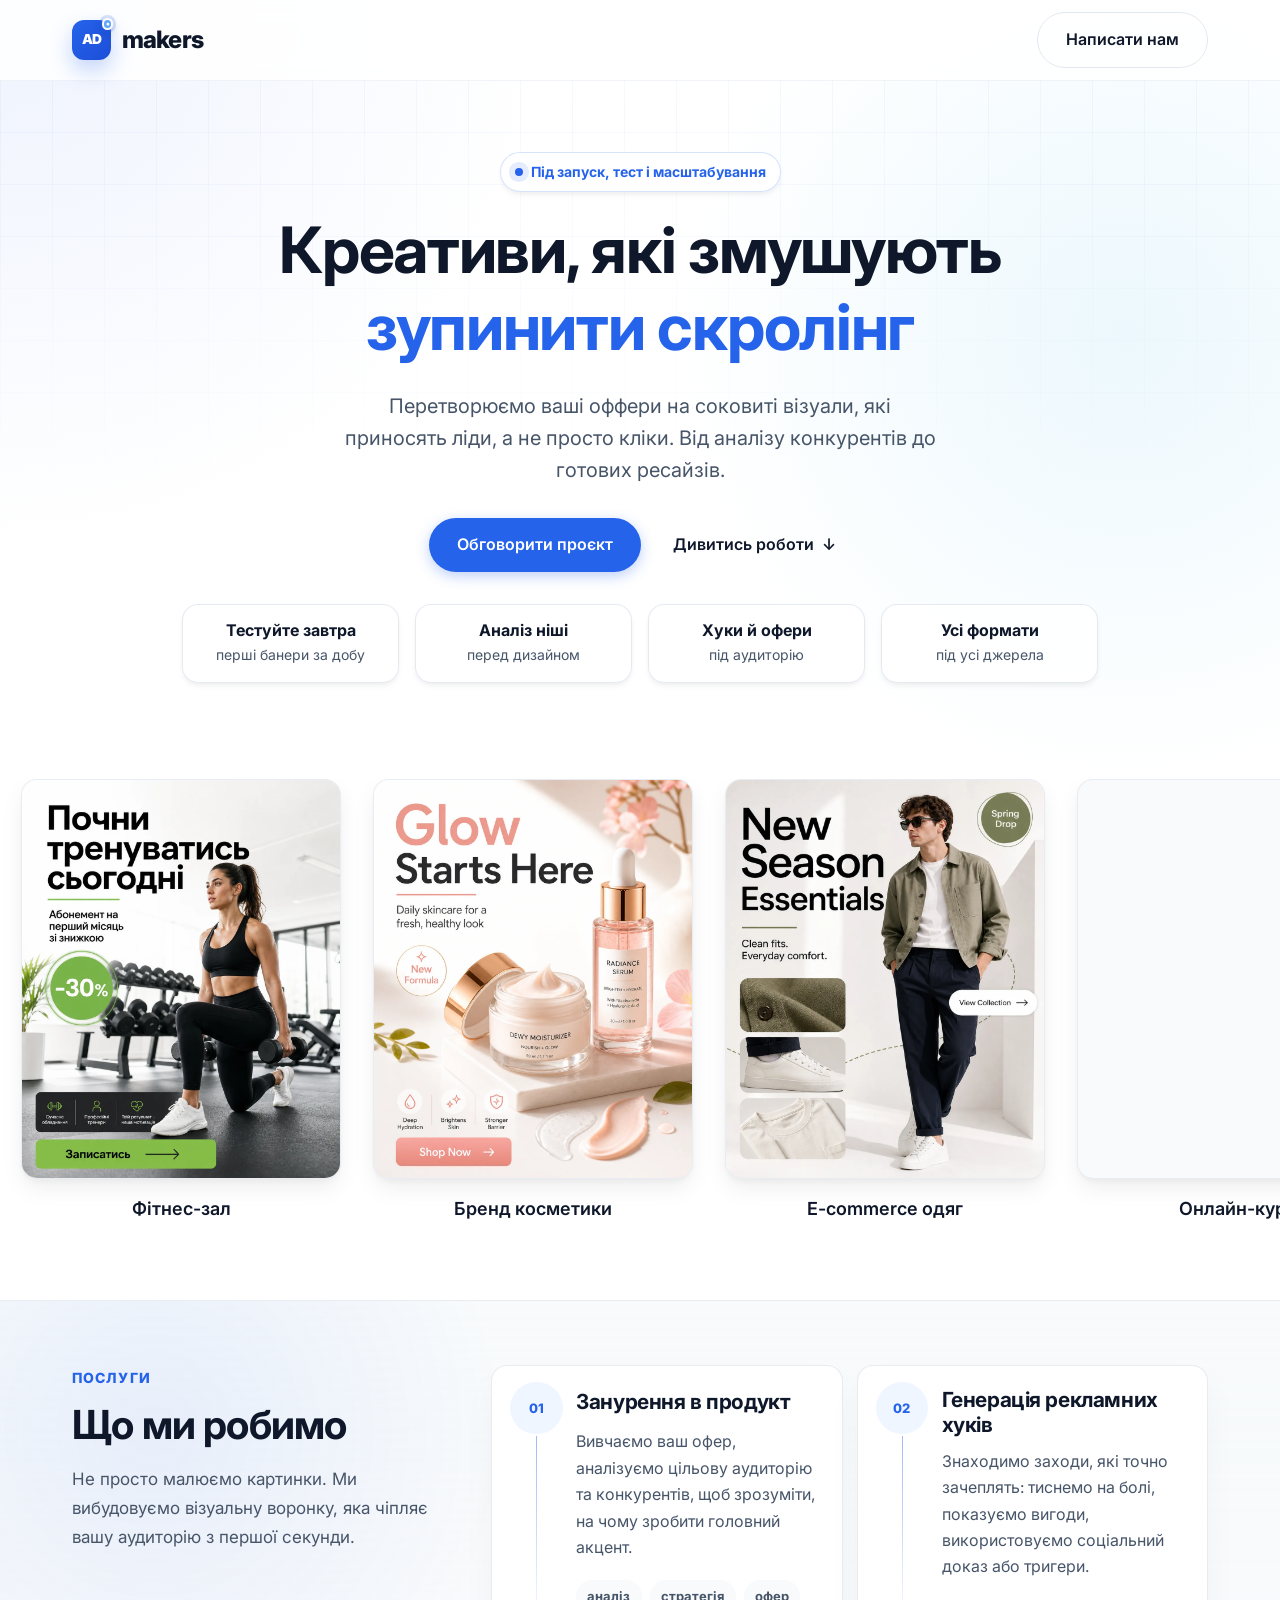
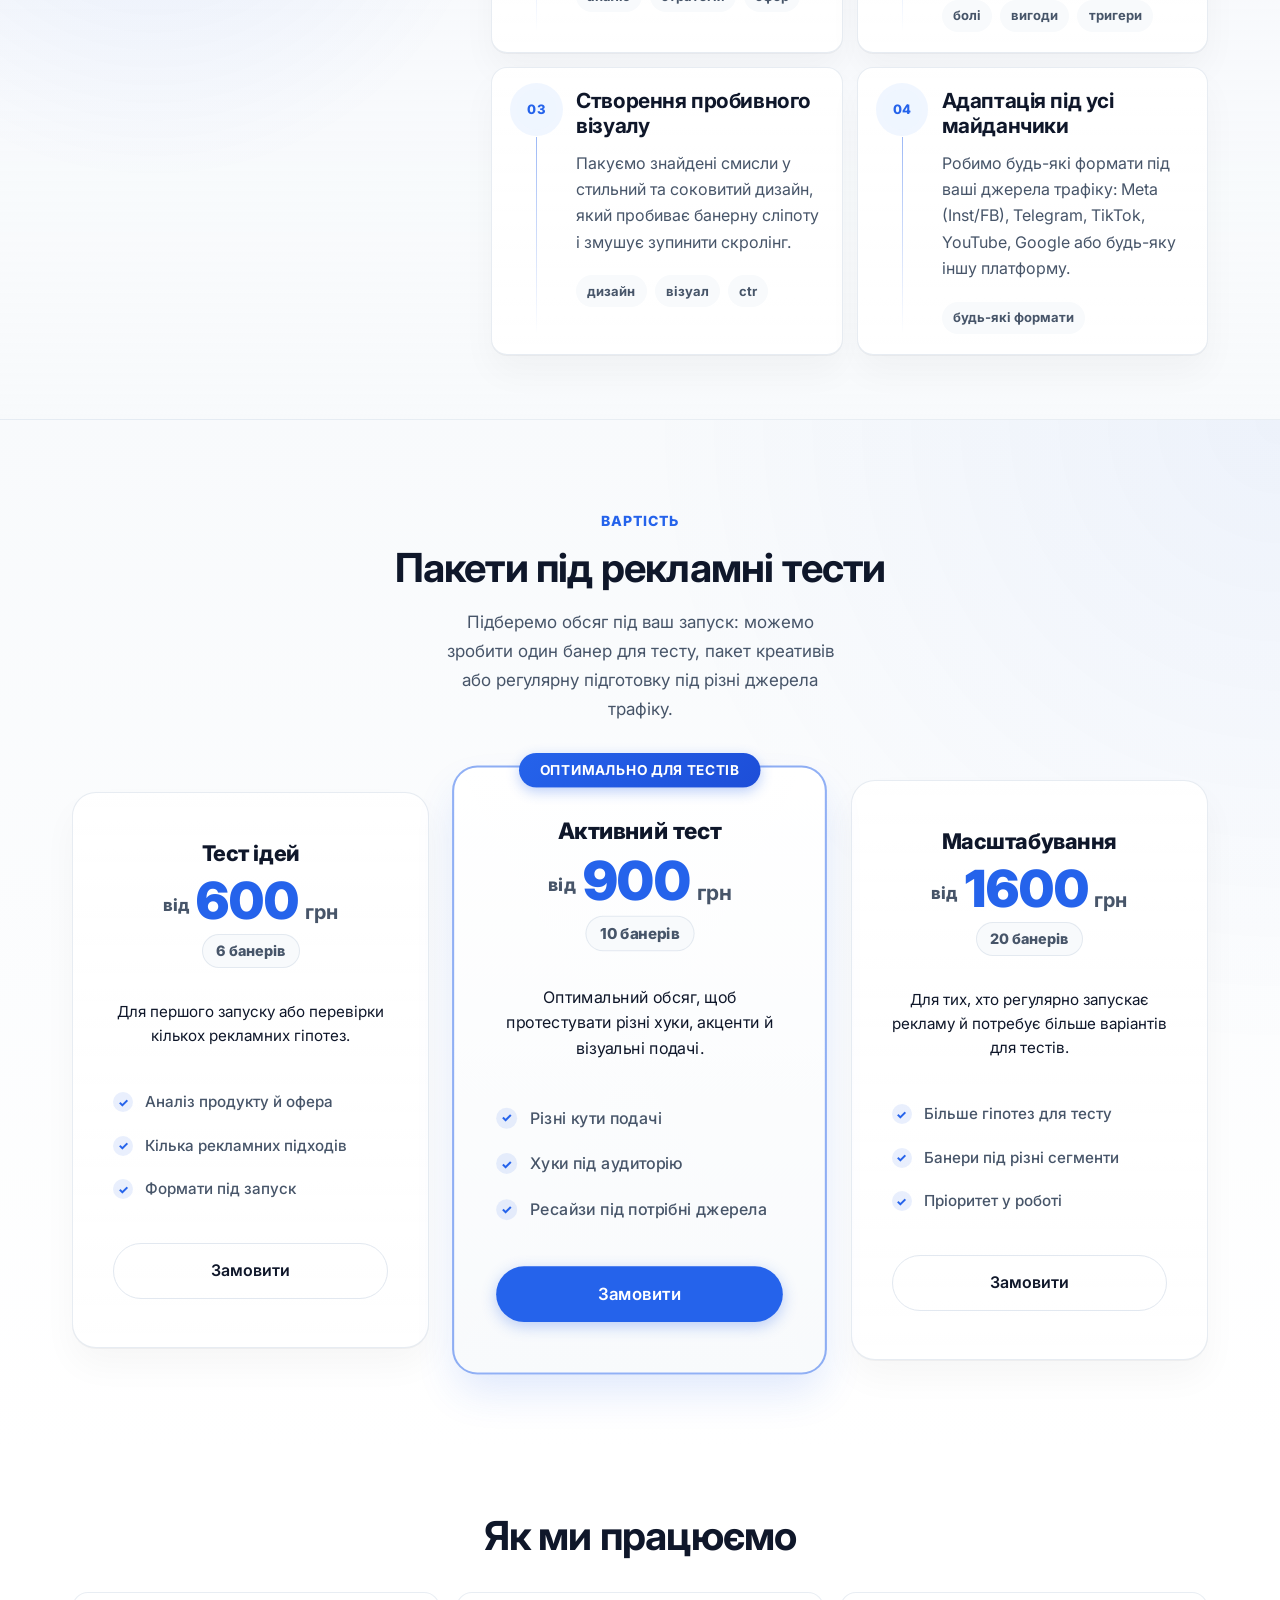
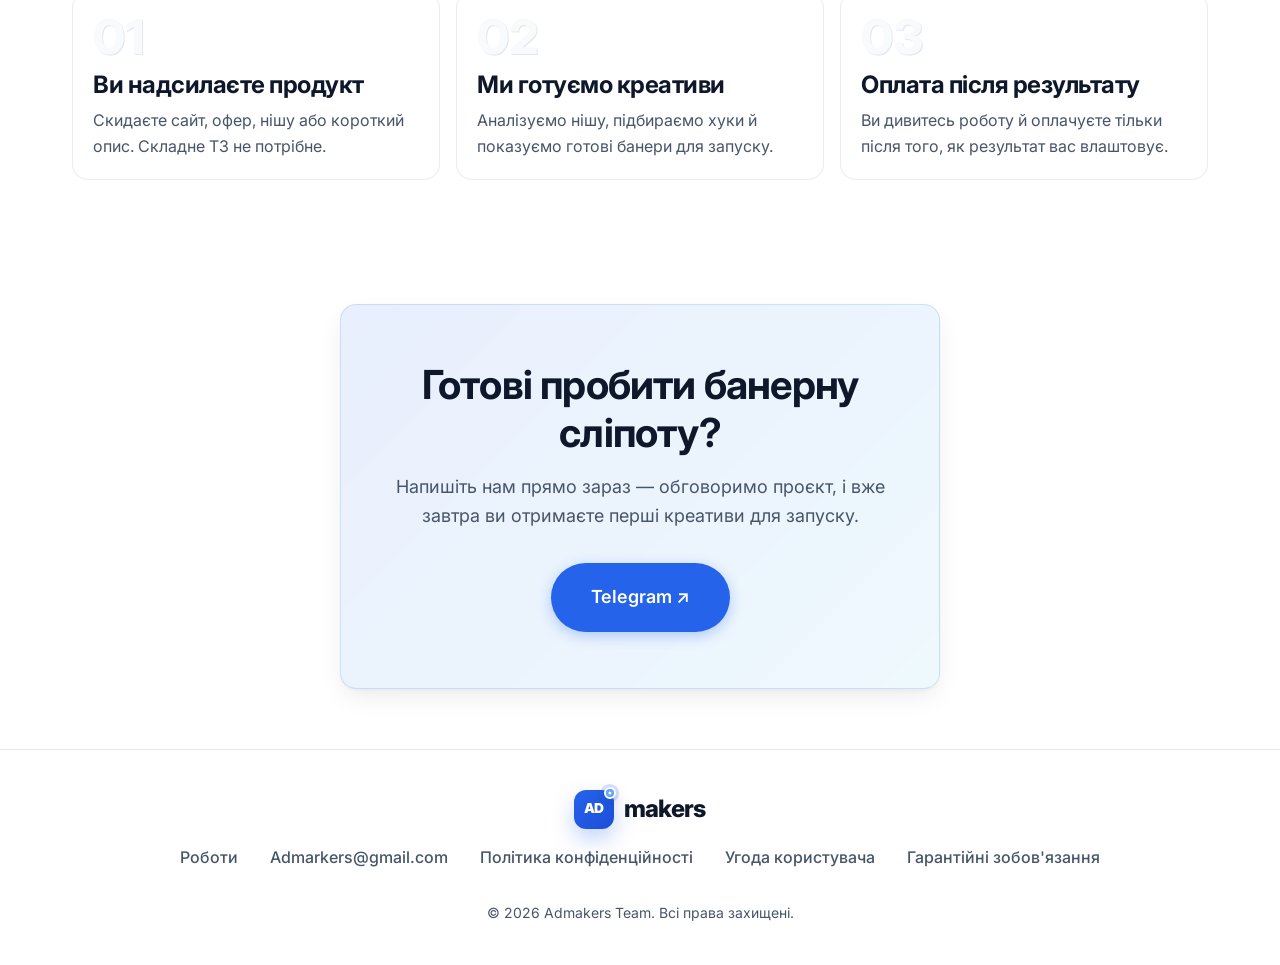
==== index.html @ 200cd631 "Update index.html" ====
<!DOCTYPE html>
<html lang="uk">
<head>
    <meta charset="UTF-8">
    <meta name="viewport" content="width=device-width, initial-scale=1.0">
    <title>Admakers | Креативи для реклами</title>
    <meta name="description" content="Розробляємо статичні рекламні креативи для бізнесу: аналізуємо конкурентів, підбираємо хуки й готуємо банери для запуску.">
    <link rel="icon" href="favicon.svg" type="image/svg+xml">
    <link rel="alternate icon" href="favicon-64.png" type="image/png">
    <link rel="apple-touch-icon" href="images/admakers-avatar-512.png">
    <link rel="stylesheet" href="style.css?v=pricing-volume-payment">
    <link rel="preconnect" href="https://fonts.googleapis.com">
    <link rel="preconnect" href="https://fonts.gstatic.com" crossorigin>
    <link href="https://fonts.googleapis.com/css2?family=Inter:wght@300;400;500;600;700&display=swap" rel="stylesheet">
</head>
<body>

    <!-- Header -->
    <header class="header">
        <div class="container header-inner">
            <div class="logo">
                <span class="logo-mark" aria-hidden="true">
                    <span class="logo-mark-text">AD</span>
                    <span class="logo-click"></span>
                </span>
                <span class="logo-text">makers</span>
            </div>
            <a href="#contact" class="btn btn-outline">Написати нам</a>
        </div>
    </header>

    <!-- Hero Section -->
    <section class="hero fade-in">
        <div class="container hero-inner">
            <div class="hero-badge">Під запуск, тест і масштабування</div>
            <h1 class="hero-title">Креативи, які змушують <span class="text-accent">зупинити скролінг</span></h1>
            <p class="hero-subtitle">Перетворюємо ваші оффери на соковиті візуали, які приносять ліди, а не просто кліки. Від аналізу конкурентів до готових ресайзів.</p>
            <div class="hero-actions">
                <a href="#contact" class="btn btn-primary">Обговорити проєкт</a>
                <a href="#gallery" class="btn btn-text">Дивитись роботи <span>&darr;</span></a>
            </div>
            <div class="hero-stats" aria-label="Переваги роботи з Admakers">
                <div class="hero-stat">
                    <strong>Тестуйте завтра</strong>
                    <span>перші банери за добу</span>
                </div>
                <div class="hero-stat">
                    <strong>Аналіз ніші</strong>
                    <span>перед дизайном</span>
                </div>
                <div class="hero-stat">
                    <strong>Хуки й офери</strong>
                    <span>під аудиторію</span>
                </div>
                <div class="hero-stat">
                    <strong>Усі формати</strong>
                    <span>під усі джерела</span>
                </div>
            </div>
        </div>
    </section>

    <!-- Gallery Section -->
    <section id="gallery" class="gallery fade-in" aria-label="Приклади рекламних банерів">
        <div class="gallery-scroll-container">
            <div class="gallery-track">
                <div class="gallery-item">
                    <div class="gallery-image-wrapper">
                        <picture>
                            <source srcset="images/gym.webp" type="image/webp">
                            <img src="images/gym.png" alt="Gym creative" width="1122" height="1402" loading="lazy" decoding="async">
                        </picture>
                    </div>
                    <p class="gallery-caption">Фітнес-зал</p>
                </div>
                <div class="gallery-item">
                    <div class="gallery-image-wrapper">
                        <picture>
                            <source srcset="images/skincare-ad.webp" type="image/webp">
                            <img src="images/skincare-ad.png" alt="Beauty creative" width="1122" height="1402" loading="lazy" decoding="async">
                        </picture>
                    </div>
                    <p class="gallery-caption">Бренд косметики</p>
                </div>
                <div class="gallery-item">
                    <div class="gallery-image-wrapper">
                        <picture>
                            <source srcset="images/fashion-essentials-ad-1080x1350.webp" type="image/webp">
                            <img src="images/fashion-essentials-ad-1080x1350.png" alt="E-commerce creative" width="1080" height="1350" loading="lazy" decoding="async">
                        </picture>
                    </div>
                    <p class="gallery-caption">E-commerce одяг</p>
                </div>
                <div class="gallery-item">
                    <div class="gallery-image-wrapper">
                        <picture>
                            <source srcset="images/online.webp" type="image/webp">
                            <img src="images/online.png" alt="Online course creative" width="1122" height="1402" loading="lazy" decoding="async">
                        </picture>
                    </div>
                    <p class="gallery-caption">Онлайн-курс</p>
                </div>
                <div class="gallery-item">
                    <div class="gallery-image-wrapper">
                        <picture>
                            <source srcset="images/fod.webp" type="image/webp">
                            <img src="images/fod.png" alt="Food delivery creative" width="1122" height="1402" loading="lazy" decoding="async">
                        </picture>
                    </div>
                    <p class="gallery-caption">Ресторан / доставка їжі</p>
                </div>
                <div class="gallery-item">
                    <div class="gallery-image-wrapper">
                        <picture>
                            <source srcset="images/lead.webp" type="image/webp">
                            <img src="images/lead.png" alt="SaaS CRM creative" width="1092" height="1440" loading="lazy" decoding="async">
                        </picture>
                    </div>
                    <p class="gallery-caption">SaaS / CRM-сервіс</p>
                </div>
                <div class="gallery-item">
                    <div class="gallery-image-wrapper">
                        <picture>
                            <source srcset="images/trev.webp" type="image/webp">
                            <img src="images/trev.png" alt="Travel agency creative" width="1092" height="1440" loading="lazy" decoding="async">
                        </picture>
                    </div>
                    <p class="gallery-caption">Туристична агенція</p>
                </div>
                <div class="gallery-item">
                    <div class="gallery-image-wrapper">
                        <picture>
                            <source srcset="images/cofe.webp" type="image/webp">
                            <img src="images/cofe.png" alt="Coffee brand creative" width="1122" height="1402" loading="lazy" decoding="async">
                        </picture>
                    </div>
                    <p class="gallery-caption">Кав'ярня</p>
                </div>
                <div class="gallery-item">
                    <div class="gallery-image-wrapper">
                        <picture>
                            <source srcset="images/dantyst.webp" type="image/webp">
                            <img src="images/dantyst.png" alt="Dentistry creative" width="1092" height="1440" loading="lazy" decoding="async">
                        </picture>
                    </div>
                    <p class="gallery-caption">Стоматологія</p>
                </div>
                <div class="gallery-item">
                    <div class="gallery-image-wrapper">
                        <picture>
                            <source srcset="images/ads.webp" type="image/webp">
                            <img src="images/ads.png" alt="Marketing agency creative" width="1122" height="1402" loading="lazy" decoding="async">
                        </picture>
                    </div>
                    <p class="gallery-caption">Маркетингова агенція</p>
                </div>
                <div class="gallery-item">
                    <div class="gallery-image-wrapper">
                        <picture>
                            <source srcset="images/pizza.webp" type="image/webp">
                            <img src="images/pizza.png" alt="Pizza creative" width="1092" height="1440" loading="lazy" decoding="async">
                        </picture>
                    </div>
                    <p class="gallery-caption">Піца</p>
                </div>
                <div class="gallery-item">
                    <div class="gallery-image-wrapper">
                        <picture>
                            <source srcset="images/eng.webp" type="image/webp">
                            <img src="images/eng.png" alt="Language school creative" width="1092" height="1440" loading="lazy" decoding="async">
                        </picture>
                    </div>
                    <p class="gallery-caption">Мовна школа</p>
                </div>
                <div class="gallery-item">
                    <div class="gallery-image-wrapper">
                        <picture>
                            <source srcset="images/kids.webp" type="image/webp">
                            <img src="images/kids.png" alt="Kids goods creative" width="1092" height="1440" loading="lazy" decoding="async">
                        </picture>
                    </div>
                    <p class="gallery-caption">Дитячі товари</p>
                </div>
                <div class="gallery-item">
                    <div class="gallery-image-wrapper">
                        <picture>
                            <source srcset="images/auto.webp" type="image/webp">
                            <img src="images/auto.png" alt="Auto detailing creative" width="1092" height="1440" loading="lazy" decoding="async">
                        </picture>
                    </div>
                    <p class="gallery-caption">Автосервіс / детейлінг</p>
                </div>
                <div class="gallery-item">
                    <div class="gallery-image-wrapper">
                        <picture>
                            <source srcset="images/pet.webp" type="image/webp">
                            <img src="images/pet.png" alt="Pet supplies creative" width="1122" height="1402" loading="lazy" decoding="async">
                        </picture>
                    </div>
                    <p class="gallery-caption">Товари для улюбленців</p>
                </div>
            </div>
        </div>
    </section>

    <!-- What We Do -->
    <section id="services" class="services fade-in">
        <div class="container services-inner">
            <div class="section-heading">
                <span class="section-kicker">Послуги</span>
                <h2 class="section-title">Що ми робимо</h2>
                <p class="section-lead">Не просто малюємо картинки. Ми вибудовуємо візуальну воронку, яка чіпляє вашу аудиторію з першої секунди.</p>
            </div>
            <div class="services-grid">
                <div class="service-card">
                    <div class="service-marker">01</div>
                    <h3 class="service-title">Занурення в продукт</h3>
                    <p class="service-desc">Вивчаємо ваш офер, аналізуємо цільову аудиторію та конкурентів, щоб зрозуміти, на чому зробити головний акцент.</p>
                    <div class="service-tags">
                        <span>аналіз</span>
                        <span>стратегія</span>
                        <span>офер</span>
                    </div>
                </div>
                <div class="service-card">
                    <div class="service-marker">02</div>
                    <h3 class="service-title">Генерація рекламних хуків</h3>
                    <p class="service-desc">Знаходимо заходи, які точно зачеплять: тиснемо на болі, показуємо вигоди, використовуємо соціальний доказ або тригери.</p>
                    <div class="service-tags">
                        <span>болі</span>
                        <span>вигоди</span>
                        <span>тригери</span>
                    </div>
                </div>
                <div class="service-card">
                    <div class="service-marker">03</div>
                    <h3 class="service-title">Створення пробивного візуалу</h3>
                    <p class="service-desc">Пакуємо знайдені смисли у стильний та соковитий дизайн, який пробиває банерну сліпоту і змушує зупинити скролінг.</p>
                    <div class="service-tags">
                        <span>дизайн</span>
                        <span>візуал</span>
                        <span>ctr</span>
                    </div>
                </div>
                <div class="service-card">
                    <div class="service-marker">04</div>
                    <h3 class="service-title">Адаптація під усі майданчики</h3>
                    <p class="service-desc">Робимо будь-які формати під ваші джерела трафіку: Meta (Inst/FB), Telegram, TikTok, YouTube, Google або будь-яку іншу платформу.</p>
                    <div class="service-tags">
                        <span>будь-які формати</span>
                    </div>
                </div>
            </div>
        </div>
    </section>

    <!-- Pricing Section -->
    <section id="pricing" class="pricing fade-in">
        <div class="container">
            <div class="pricing-header">
                <span class="section-kicker">Вартість</span>
                <h2 class="section-title">Пакети під рекламні тести</h2>
                <p class="section-lead">Підберемо обсяг під ваш запуск: можемо зробити один банер для тесту, пакет креативів або регулярну підготовку під різні джерела трафіку.</p>
            </div>
            <div class="pricing-grid">
                <div class="pricing-card">
                    <h3 class="package-name">Тест ідей</h3>
                    <div class="package-amount"><span class="price-prefix">від</span>600<span>грн</span></div>
                    <span class="package-period">6 банерів</span>
                    <p class="package-desc">Для першого запуску або перевірки кількох рекламних гіпотез.</p>
                    <ul class="package-features">
                        <li>Аналіз продукту й офера</li>
                        <li>Кілька рекламних підходів</li>
                        <li>Формати під запуск</li>
                    </ul>
                    <a href="#contact" class="btn btn-outline" style="width: 100%;">Замовити</a>
                </div>
                <div class="pricing-card popular">
                    <div class="badge">Оптимально для тестів</div>
                    <h3 class="package-name">Активний тест</h3>
                    <div class="package-amount"><span class="price-prefix">від</span>900<span>грн</span></div>
                    <span class="package-period">10 банерів</span>
                    <p class="package-desc">Оптимальний обсяг, щоб протестувати різні хуки, акценти й візуальні подачі.</p>
                    <ul class="package-features">
                        <li>Різні кути подачі</li>
                        <li>Хуки під аудиторію</li>
                        <li>Ресайзи під потрібні джерела</li>
                    </ul>
                    <a href="#contact" class="btn btn-primary" style="width: 100%;">Замовити</a>
                </div>
                <div class="pricing-card">
                    <h3 class="package-name">Масштабування</h3>
                    <div class="package-amount"><span class="price-prefix">від</span>1600<span>грн</span></div>
                    <span class="package-period">20 банерів</span>
                    <p class="package-desc">Для тих, хто регулярно запускає рекламу й потребує більше варіантів для тестів.</p>
                    <ul class="package-features">
                        <li>Більше гіпотез для тесту</li>
                        <li>Банери під різні сегменти</li>
                        <li>Пріоритет у роботі</li>
                    </ul>
                    <a href="#contact" class="btn btn-outline" style="width: 100%;">Замовити</a>
                </div>
            </div>
        </div>
    </section>

    <!-- How It Works -->
    <section id="process" class="how-it-works fade-in">
        <div class="container">
            <h2 class="section-title">Як ми працюємо</h2>
            <div class="steps-grid">
                <div class="step-card">
                    <div class="step-number">01</div>
                    <h3 class="step-title">Ви надсилаєте продукт</h3>
                    <p class="step-desc">Скидаєте сайт, офер, нішу або короткий опис. Складне ТЗ не потрібне.</p>
                </div>
                <div class="step-card">
                    <div class="step-number">02</div>
                    <h3 class="step-title">Ми готуємо креативи</h3>
                    <p class="step-desc">Аналізуємо нішу, підбираємо хуки й показуємо готові банери для запуску.</p>
                </div>
                <div class="step-card">
                    <div class="step-number">03</div>
                    <h3 class="step-title">Оплата після результату</h3>
                    <p class="step-desc">Ви дивитесь роботу й оплачуєте тільки після того, як результат вас влаштовує.</p>
                </div>
            </div>
        </div>
    </section>

    <!-- CTA Section -->
    <section id="contact" class="cta-section fade-in">
        <div class="container cta-inner">
            <h2 class="cta-title">Готові пробити банерну сліпоту?</h2>
            <p class="cta-text">Напишіть нам прямо зараз — обговоримо проєкт, і вже завтра ви отримаєте перші креативи для запуску.</p>
            <div class="cta-actions">
                <a href="https://t.me/admakerslab" target="_blank" rel="noopener" class="btn btn-primary btn-large">Telegram ↗</a>
            </div>
        </div>
    </section>

    <!-- Footer -->
    <footer class="footer">
        <div class="container footer-inner">
            <div class="logo">
                <span class="logo-mark" aria-hidden="true">
                    <span class="logo-mark-text">AD</span>
                    <span class="logo-click"></span>
                </span>
                <span class="logo-text">makers</span>
            </div>
            <div class="footer-links">
                <a href="#gallery">Роботи</a>
                <a href="mailto:Admarkers@gmail.com">Admarkers@gmail.com</a>
                <a href="privacy-policy.html">Політика конфіденційності</a>
                <a href="user-agreement.html">Угода користувача</a>
                <a href="warranty.html">Гарантійні зобов'язання</a>
            </div>
            <div class="footer-copy">
                &copy; 2026 Admakers Team. Всі права захищені.
            </div>
        </div>
    </footer>

    <script src="script.js?v=gallery-anchor-reset"></script>
</body>
</html>
---- style.css ----
/* CSS Variables & Design System */
:root {
    --color-bg: #FFFFFF;
    --color-bg-alt: #F8FAFC;
    --color-text-main: #0F172A;
    --color-text-muted: #475569;
    --color-accent: #2563EB; /* Vibrant Blue */
    --color-accent-hover: #1D4ED8;
    --color-border: #E2E8F0;
    
    --font-sans: 'Inter', sans-serif;
    
    --space-sm: 0.5rem;
    --space-md: 1rem;
    --space-lg: 2rem;
    --space-xl: 3rem;
    --space-xxl: 5.5rem;
    
    --border-radius-sm: 8px;
    --border-radius-md: 16px;
    --border-radius-lg: 24px;
    
    --shadow-sm: 0 4px 6px -1px rgba(0, 0, 0, 0.05), 0 2px 4px -1px rgba(0, 0, 0, 0.03);
    --shadow-md: 0 10px 25px -3px rgba(0, 0, 0, 0.08), 0 4px 6px -2px rgba(0, 0, 0, 0.04);
    --shadow-lg: 0 20px 40px -5px rgba(0, 0, 0, 0.1);
}

/* Reset & Base */
* {
    margin: 0;
    padding: 0;
    box-sizing: border-box;
}

html {
    scroll-behavior: smooth;
    font-size: 16px;
}

body {
    font-family: var(--font-sans);
    background-color: var(--color-bg);
    background-image:
        radial-gradient(circle at top left, rgba(37, 99, 235, 0.08), transparent 34rem),
        radial-gradient(circle at 88% 8%, rgba(14, 165, 233, 0.08), transparent 28rem);
    color: var(--color-text-main);
    line-height: 1.6;
    -webkit-font-smoothing: antialiased;
}

img {
    max-width: 100%;
    height: auto;
    display: block;
}

a {
    color: inherit;
    text-decoration: none;
}

/* Typography */
h1, h2, h3, h4 {
    font-weight: 700;
    line-height: 1.2;
    letter-spacing: -0.02em;
}

.text-accent {
    color: var(--color-accent);
}

.section-title {
    font-size: 2.5rem;
    text-align: center;
    margin-bottom: 2rem;
}

/* Layout */
.container {
    width: 100%;
    max-width: 1200px;
    margin: 0 auto;
    padding: 0 var(--space-lg);
}

/* Components */
.btn {
    display: inline-flex;
    align-items: center;
    justify-content: center;
    padding: 0.875rem 1.75rem;
    border-radius: 100px;
    font-weight: 600;
    font-size: 1rem;
    transition: all 0.2s ease;
    cursor: pointer;
    border: none;
}

.btn-primary {
    background-color: var(--color-accent);
    color: white;
    box-shadow: 0 4px 14px rgba(37, 99, 235, 0.3);
}

.btn-primary:hover {
    background-color: var(--color-accent-hover);
    transform: translateY(-2px);
    box-shadow: 0 6px 20px rgba(37, 99, 235, 0.4);
}

.btn-outline {
    background-color: transparent;
    border: 1.5px solid var(--color-border);
    color: var(--color-text-main);
}

.btn-outline:hover {
    border-color: var(--color-text-main);
    background-color: var(--color-bg-alt);
}

.btn-text {
    background: transparent;
    color: var(--color-text-main);
    padding: 0.875rem 1rem;
}

.btn-text span {
    margin-left: 8px;
    transition: transform 0.2s ease;
}

.btn-text:hover span {
    transform: translateY(4px);
}

.btn-large {
    padding: 1.25rem 2.5rem;
    font-size: 1.125rem;
}

/* Header */
.header {
    position: fixed;
    top: 0;
    left: 0;
    width: 100%;
    z-index: 100;
    background: rgba(255, 255, 255, 0.85);
    backdrop-filter: blur(12px);
    border-bottom: 1px solid rgba(226, 232, 240, 0.5);
    transition: all 0.3s ease;
}

.header.scrolled {
    padding: 0.5rem 0;
}

.header-inner {
    display: flex;
    justify-content: space-between;
    align-items: center;
    height: 80px;
}

.logo {
    display: inline-flex;
    align-items: center;
    gap: 0.65rem;
}

.logo-mark {
    position: relative;
    display: inline-flex;
    align-items: center;
    justify-content: center;
    width: 2.45rem;
    height: 2.45rem;
    border-radius: 12px;
    background: linear-gradient(135deg, #2563EB, #1D4ED8);
    color: #FFFFFF;
    box-shadow: 0 10px 22px rgba(37, 99, 235, 0.28);
    flex: 0 0 auto;
}

.logo-mark-text {
    font-size: 0.86rem;
    font-weight: 900;
    letter-spacing: -0.04em;
    line-height: 1;
}

.logo-click {
    position: absolute;
    right: -0.14rem;
    top: -0.14rem;
    width: 0.72rem;
    height: 0.72rem;
    border: 2px solid #FFFFFF;
    border-radius: 50%;
    background: #60A5FA;
    box-shadow: 0 0 0 3px rgba(37, 99, 235, 0.18), 0 4px 10px rgba(15, 23, 42, 0.16);
    transform: none;
}

.logo-click::after {
    content: "";
    position: absolute;
    left: 50%;
    top: 50%;
    width: 0.2rem;
    height: 0.2rem;
    border-radius: 50%;
    background: #FFFFFF;
    transform: translate(-50%, -50%);
}

.logo-text {
    font-size: 1.5rem;
    font-weight: 800;
    letter-spacing: -0.03em;
}

@media (max-width: 640px) {
    .logo {
        gap: 0.5rem;
    }
    .logo-mark {
        width: 2.2rem;
        height: 2.2rem;
        border-radius: 10px;
    }
    .logo-text {
        font-size: 1.35rem;
    }
    .header .btn-outline {
        min-height: 2.5rem;
        padding: 0.62rem 1rem;
        font-size: 0.9rem;
        border-width: 1px;
    }
}

/* Hero Section */
.hero {
    padding-top: calc(80px + 4.5rem);
    padding-bottom: 3.25rem;
    text-align: center;
    position: relative;
    overflow: hidden;
}

.hero::before {
    content: "";
    position: absolute;
    inset: 80px 0 auto 0;
    height: 430px;
    pointer-events: none;
    background-image:
        linear-gradient(rgba(37, 99, 235, 0.07) 1px, transparent 1px),
        linear-gradient(90deg, rgba(37, 99, 235, 0.07) 1px, transparent 1px);
    background-size: 52px 52px;
    -webkit-mask-image: linear-gradient(to bottom, black, transparent);
    mask-image: linear-gradient(to bottom, black, transparent);
    opacity: 0.65;
}

.hero-inner {
    max-width: 980px;
    position: relative;
    z-index: 1;
}

.hero-badge {
    display: inline-flex;
    align-items: center;
    gap: 0.5rem;
    margin-bottom: 1.25rem;
    padding: 0.5rem 0.875rem;
    border: 1px solid rgba(37, 99, 235, 0.18);
    border-radius: 100px;
    background: rgba(255, 255, 255, 0.78);
    box-shadow: var(--shadow-sm);
    color: var(--color-accent);
    font-size: 0.875rem;
    font-weight: 700;
}

.hero-badge::before {
    content: "";
    width: 0.5rem;
    height: 0.5rem;
    border-radius: 50%;
    background: var(--color-accent);
    box-shadow: 0 0 0 6px rgba(37, 99, 235, 0.12);
}

.hero-title {
    font-size: clamp(3rem, 5vw, 4.5rem);
    margin-bottom: 1.5rem;
}

.hero-subtitle {
    font-size: 1.25rem;
    color: var(--color-text-muted);
    margin-bottom: 2rem;
    max-width: 600px;
    margin-left: auto;
    margin-right: auto;
}

.hero-actions {
    display: flex;
    gap: var(--space-md);
    justify-content: center;
    align-items: center;
}

.hero-stats {
    display: grid;
    grid-template-columns: repeat(4, 1fr);
    gap: 1rem;
    max-width: 940px;
    margin: 2rem auto 0;
}

.hero-stat {
    padding: 1rem;
    border: 1px solid rgba(226, 232, 240, 0.88);
    border-radius: var(--border-radius-md);
    background: rgba(255, 255, 255, 0.82);
    box-shadow: var(--shadow-sm);
}

.hero-stat strong,
.hero-stat span {
    display: block;
}

.hero-stat strong {
    color: var(--color-text-main);
    font-size: 1rem;
    line-height: 1.2;
}

.hero-stat span {
    margin-top: 0.25rem;
    color: var(--color-text-muted);
    font-size: 0.875rem;
}

@media (max-width: 640px) {
    .hero-actions {
        flex-direction: column;
        gap: 0.65rem;
        width: 100%;
    }
    .hero-actions .btn {
        width: auto;
    }
    .hero-actions .btn-primary {
        min-width: min(18.5rem, 100%);
        padding-left: 2rem;
        padding-right: 2rem;
    }
    .hero {
        padding-top: calc(80px + 3rem);
        padding-bottom: 1.75rem;
    }
    .hero-title {
        font-size: 2.08rem;
        line-height: 1.08;
        margin-bottom: 0.95rem;
        max-width: 22rem;
        margin-left: auto;
        margin-right: auto;
    }
    .hero-subtitle {
        max-width: 21rem;
        margin-bottom: 1.35rem;
        font-size: 1.02rem;
        line-height: 1.55;
    }
    .btn-text {
        padding: 0.45rem 1rem;
    }
    .hero-stats {
        grid-template-columns: repeat(2, minmax(0, 1fr));
        gap: 0.625rem;
        margin-top: 0.9rem;
    }
    .hero-stat {
        padding: 0.75rem 0.7rem;
        border-radius: 12px;
        box-shadow: 0 1px 0 rgba(15, 23, 42, 0.04);
    }
    .hero-stat strong {
        font-size: 0.9rem;
    }
    .hero-stat span {
        font-size: 0.78rem;
        line-height: 1.35;
    }
}

@media (min-width: 641px) and (max-width: 900px) {
    .hero-stats {
        grid-template-columns: repeat(2, 1fr);
        max-width: 560px;
    }
}

/* Gallery Section */
.gallery {
    padding: 2.75rem 0 2.75rem;
    overflow: hidden;
    scroll-margin-top: 6.5rem;
}

.gallery-header {
    margin-bottom: 2rem;
}

.gallery-header .section-title {
    margin-bottom: 0;
    text-align: center;
}

.gallery-scroll-container {
    width: 100%;
    overflow-x: auto;
    overflow-y: hidden;
    padding: 0 0 2rem 0;
    cursor: grab;
    scrollbar-width: none;
    -webkit-overflow-scrolling: touch;
}

.gallery-scroll-container:active {
    cursor: grabbing;
}

.gallery-scroll-container::-webkit-scrollbar {
    display: none;
}

.gallery-marquee {
    display: flex;
    gap: var(--space-lg);
    width: max-content;
}

.gallery-marquee:hover {
    animation-play-state: paused;
}

@keyframes marquee-scroll {
    0% { transform: translateX(0); }
    100% { transform: translateX(calc(-50% - (var(--space-lg) / 2))); }
}

.gallery-track {
    display: inline-flex;
    gap: var(--space-lg);
    padding: 0 max(var(--space-lg), calc((100vw - 1200px) / 2 + var(--space-lg)));
}

.gallery-item {
    flex: 0 0 320px;
    display: flex;
    flex-direction: column;
    gap: var(--space-md);
    user-select: none;
}

.gallery-image-wrapper {
    width: 100%;
    aspect-ratio: 4/5;
    border-radius: var(--border-radius-md);
    overflow: hidden;
    box-shadow: var(--shadow-md);
    background-color: var(--color-bg-alt);
    position: relative;
    border: 1px solid rgba(226, 232, 240, 0.75);
    transition: transform 0.3s ease, box-shadow 0.3s ease, border-color 0.3s ease;
}

.gallery-item:hover .gallery-image-wrapper {
    transform: translateY(-8px) scale(1.015);
    box-shadow: var(--shadow-lg);
    border-color: rgba(37, 99, 235, 0.24);
}

.gallery-image-wrapper picture,
.gallery-image-wrapper img {
    width: 100%;
    height: 100%;
}

.gallery-image-wrapper picture {
    display: block;
}

.gallery-image-wrapper img {
    object-fit: cover;
    transition: transform 0.45s ease;
    pointer-events: none;
    user-select: none;
    -webkit-user-drag: none;
}

.gallery-item:hover .gallery-image-wrapper img {
    transform: scale(1.035);
}

.placeholder-img {
    width: 100%;
    height: 100%;
}
.placeholder-img.blue { background: linear-gradient(135deg, #e0e7ff, #c7d2fe); }
.placeholder-img.green { background: linear-gradient(135deg, #dcfce7, #bbf7d0); }

.gallery-caption {
    font-weight: 600;
    font-size: 1.125rem;
    text-align: center;
    transition: color 0.2s ease;
}

.gallery-item:hover .gallery-caption {
    color: var(--color-accent);
}

@media (max-width: 640px) {
    .gallery {
        padding: 0.5rem 0 2.5rem;
    }
    .gallery-header {
        margin-bottom: 1rem;
    }
    .gallery-header .section-title {
        font-size: 2rem;
    }
    .gallery-track {
        gap: 1rem;
        padding: 0 var(--space-lg);
    }
    .gallery-item {
        flex-basis: min(78vw, 300px);
    }
    .section-title {
        font-size: 2rem;
        margin-bottom: 1.5rem;
    }
}

/* Services */
.services {
    padding: 4rem 0;
    background:
        radial-gradient(circle at 12% 18%, rgba(37, 99, 235, 0.08), transparent 22rem),
        linear-gradient(180deg, rgba(248, 250, 252, 0.72), rgba(248, 250, 252, 1)),
        var(--color-bg-alt);
    border-top: 1px solid rgba(226, 232, 240, 0.7);
    border-bottom: 1px solid rgba(226, 232, 240, 0.7);
}

.services-inner {
    display: grid;
    grid-template-columns: minmax(240px, 0.82fr) 1.55fr;
    gap: 2.5rem;
    align-items: start;
}

.section-heading {
    position: sticky;
    top: 112px;
}

.section-kicker {
    display: inline-flex;
    margin-bottom: 0.75rem;
    color: var(--color-accent);
    font-size: 0.875rem;
    font-weight: 800;
    text-transform: uppercase;
    letter-spacing: 0.08em;
}

.section-heading .section-title {
    text-align: left;
    margin-bottom: 1rem;
}

.section-lead {
    max-width: 400px;
    color: var(--color-text-muted);
    font-size: 1.0625rem;
    line-height: 1.7;
}

.services-grid {
    display: grid;
    grid-template-columns: repeat(2, minmax(0, 1fr));
    gap: 0.875rem;
    counter-reset: service;
}

.service-card {
    background:
        linear-gradient(180deg, rgba(255, 255, 255, 0.96), rgba(255, 255, 255, 0.9)),
        var(--color-bg);
    min-height: 238px;
    padding: 1.35rem 1.35rem 1.25rem 1.5rem;
    border-radius: var(--border-radius-md);
    box-shadow: 0 1px 0 rgba(15, 23, 42, 0.04), 0 18px 35px rgba(15, 23, 42, 0.035);
    transition: transform 0.3s ease, box-shadow 0.3s ease, border-color 0.3s ease, background 0.3s ease;
    border: 1px solid rgba(226, 232, 240, 0.82);
    display: grid;
    grid-template-columns: 2.75rem 1fr;
    column-gap: 1rem;
    align-content: start;
    overflow: hidden;
    position: relative;
}

.service-card::before {
    content: "";
    position: absolute;
    top: 4.35rem;
    bottom: 1.25rem;
    left: 2.75rem;
    width: 1px;
    background: linear-gradient(to bottom, rgba(37, 99, 235, 0.45), rgba(37, 99, 235, 0));
}

.service-card::after {
    content: "";
    position: absolute;
    inset: auto -20% -58% 42%;
    height: 145px;
    border-radius: 999px;
    background: rgba(37, 99, 235, 0.08);
    filter: blur(10px);
    opacity: 0;
    transition: opacity 0.3s ease, transform 0.3s ease;
}

.service-card:hover {
    transform: translateY(-5px);
    box-shadow: var(--shadow-md);
    border-color: rgba(37, 99, 235, 0.25);
    background:
        linear-gradient(180deg, rgba(255, 255, 255, 1), rgba(248, 250, 252, 0.94)),
        var(--color-bg);
}

.service-card:hover::after {
    opacity: 1;
    transform: translateY(-10px);
}

.service-marker {
    display: inline-flex;
    align-items: center;
    justify-content: center;
    width: 2.55rem;
    height: 2.55rem;
    border-radius: 50%;
    background: #EFF6FF;
    color: var(--color-accent);
    font-size: 0.8125rem;
    font-weight: 800;
    letter-spacing: 0.02em;
    position: relative;
    z-index: 1;
    box-shadow: 0 0 0 6px rgba(239, 246, 255, 0.9);
}

.service-title {
    font-size: 1.3rem;
    margin-bottom: 0.65rem;
    grid-column: 2;
    align-self: center;
}

.service-desc {
    color: var(--color-text-muted);
    line-height: 1.65;
    grid-column: 2;
}

.service-tags {
    display: flex;
    flex-wrap: wrap;
    gap: 0.5rem;
    margin-top: 1.25rem;
    position: relative;
    z-index: 1;
    grid-column: 2;
}

.service-tags span {
    display: inline-flex;
    align-items: center;
    min-height: 2rem;
    padding: 0.35rem 0.7rem;
    border-radius: 100px;
    background: var(--color-bg-alt);
    color: var(--color-text-muted);
    font-size: 0.8125rem;
    font-weight: 700;
    line-height: 1;
}

@media (max-width: 900px) {
    .services-inner {
        grid-template-columns: 1fr;
        gap: 1.5rem;
    }
    .section-heading {
        position: static;
        text-align: center;
    }
    .section-heading .section-title {
        text-align: center;
    }
    .section-lead {
        margin: 0 auto;
    }
}

@media (max-width: 640px) {
    .services {
        padding: 2.75rem 0;
    }
    .services-grid {
        grid-template-columns: 1fr;
    }
    .service-card {
        min-height: auto;
        grid-template-columns: 2.5rem 1fr;
        padding: 1.25rem;
    }
    .service-card::before {
        top: 4.1rem;
        left: 2.5rem;
    }
}

@media (max-width: 640px) {
    .how-it-works {
        padding: 2.75rem 0;
    }
    .step-card {
        padding: 1rem 0;
    }
    .step-number {
        font-size: 3.25rem;
        margin-bottom: 0.25rem;
    }
}

/* How It Works */
.how-it-works {
    padding: 4rem 0;
}

.steps-grid {
    display: grid;
    grid-template-columns: repeat(3, 1fr);
    gap: 1rem;
}

@media (max-width: 900px) {
    .steps-grid {
        grid-template-columns: 1fr;
        gap: 1rem;
    }
}

.step-card {
    position: relative;
    padding: 1.25rem;
    text-align: left;
    border-radius: var(--border-radius-md);
    border: 1px solid rgba(226, 232, 240, 0.78);
    background: rgba(255, 255, 255, 0.74);
    transition: background-color 0.25s ease, transform 0.25s ease;
}

.step-card:hover {
    background-color: var(--color-bg-alt);
    transform: translateY(-3px);
}

.step-number {
    font-size: 3rem;
    font-weight: 800;
    color: var(--color-bg-alt);
    line-height: 1;
    margin-bottom: 0.65rem;
    text-shadow: 1px 1px 0px #e2e8f0;
}

.step-title {
    font-size: 1.5rem;
    margin-bottom: var(--space-sm);
}

.step-desc {
    color: var(--color-text-muted);
}

/* Pricing */
.pricing {
    padding: var(--space-xxl) 0;
    position: relative;
}

.pricing-header {
    text-align: center;
    margin-bottom: 3.5rem;
    max-width: 600px;
    margin-left: auto;
    margin-right: auto;
}

.pricing-header .section-title {
    margin-bottom: 1rem;
    text-align: center;
}

.pricing-header .section-lead {
    margin: 0 auto;
    color: var(--color-text-muted);
    font-size: 1.0625rem;
    line-height: 1.7;
}

.pricing::before {
    content: "";
    position: absolute;
    inset: 0;
    background: radial-gradient(circle at top right, rgba(37, 99, 235, 0.05), transparent 40rem),
                linear-gradient(180deg, var(--color-bg-alt) 0%, var(--color-bg) 100%);
    z-index: -1;
}

.pricing-grid {
    display: grid;
    grid-template-columns: repeat(3, 1fr);
    gap: var(--space-lg);
    align-items: center;
}

@media (max-width: 900px) {
    .pricing-grid {
        grid-template-columns: 1fr;
        max-width: 400px;
        margin: 0 auto;
        gap: 2.5rem;
    }
}

.pricing-card {
    background: linear-gradient(180deg, rgba(255, 255, 255, 0.98), rgba(255, 255, 255, 0.9)), var(--color-bg);
    padding: 3rem 2.5rem;
    border-radius: var(--border-radius-lg);
    box-shadow: 0 1px 0 rgba(15, 23, 42, 0.04), 0 18px 35px rgba(15, 23, 42, 0.035);
    position: relative;
    border: 1px solid rgba(226, 232, 240, 0.82);
    transition: transform 0.3s ease, box-shadow 0.3s ease, border-color 0.3s ease, background 0.3s ease;
}

.pricing-card:hover {
    transform: translateY(-6px);
    box-shadow: var(--shadow-md);
    border-color: rgba(37, 99, 235, 0.25);
    background: linear-gradient(180deg, rgba(255, 255, 255, 1), rgba(248, 250, 252, 0.94)), var(--color-bg);
}

.pricing-card.popular {
    transform: scale(1.05);
    border: 2px solid rgba(37, 99, 235, 0.5);
    box-shadow: 0 20px 40px -5px rgba(37, 99, 235, 0.15);
    z-index: 2;
    background: linear-gradient(180deg, #ffffff, #f8fafc);
}

.pricing-card.popular:hover {
    transform: scale(1.05) translateY(-6px);
    box-shadow: 0 25px 50px -12px rgba(37, 99, 235, 0.25);
    border-color: var(--color-accent);
}

@media (max-width: 900px) {
    .pricing-card.popular {
        transform: scale(1);
    }
    .pricing-card.popular:hover {
        transform: translateY(-6px);
    }
}

@media (max-width: 640px) {
    .pricing-header {
        margin-bottom: 2rem;
    }
    .pricing-card {
        padding: 1.5rem 1.25rem;
    }
    .package-amount {
        font-size: 2.4rem;
        margin-bottom: 0.25rem;
    }
    .package-period {
        margin-bottom: 1rem;
        padding-bottom: 1rem;
    }
    .package-desc {
        font-size: 0.85rem;
        margin-bottom: 1rem;
        min-height: auto;
    }
    .package-features {
        margin-bottom: 1.25rem;
    }
    .package-features li {
        padding: 0.4rem 0;
        font-size: 0.85rem;
    }
    .package-name {
        font-size: 1.15rem;
        margin-bottom: 0.25rem;
    }
}

.badge {
    position: absolute;
    top: -14px;
    left: 50%;
    transform: translateX(-50%);
    background: linear-gradient(135deg, #2563EB, #1D4ED8);
    color: white;
    padding: 6px 20px;
    border-radius: 100px;
    font-size: 0.8125rem;
    font-weight: 700;
    letter-spacing: 0.02em;
    text-transform: uppercase;
    white-space: nowrap;
    box-shadow: 0 4px 12px rgba(37, 99, 235, 0.3);
}

.package-name {
    font-size: 1.35rem;
    font-weight: 800;
    color: var(--color-text-main);
    margin-bottom: var(--space-sm);
    text-align: center;
}

.package-amount {
    font-size: 3.2rem;
    font-weight: 900;
    line-height: 1;
    margin-bottom: 0.5rem;
    text-align: center;
    color: var(--color-accent);
}

.package-amount span {
    font-size: 1.25rem;
    font-weight: 700;
    color: var(--color-text-muted);
    margin-left: 0.35rem;
}

.package-amount .price-prefix {
    display: inline-block;
    margin-right: 0.45rem;
    margin-left: 0;
    color: var(--color-text-muted);
    font-size: 1.05rem;
    font-weight: 800;
    vertical-align: middle;
}

.package-period {
    display: table;
    text-align: center;
    margin-left: auto;
    margin-right: auto;
    color: var(--color-text-muted);
    background: var(--color-bg-alt);
    border: 1px solid rgba(226, 232, 240, 0.95);
    border-radius: 999px;
    font-size: 0.9rem;
    font-weight: 800;
    line-height: 1;
    padding: 0.55rem 0.85rem;
    margin-bottom: var(--space-lg);
}

.package-desc {
    color: var(--color-text-main);
    margin-bottom: var(--space-lg);
    font-size: 0.95rem;
    min-height: 48px;
    text-align: center;
}

.package-features {
    list-style: none;
    margin-bottom: var(--space-lg);
}

.package-features li {
    padding: 0.6rem 0;
    color: var(--color-text-muted);
    display: flex;
    align-items: center;
    font-size: 0.95rem;
    font-weight: 500;
}

.package-features li::before {
    content: "✓";
    display: flex;
    align-items: center;
    justify-content: center;
    width: 20px;
    height: 20px;
    border-radius: 50%;
    background: rgba(37, 99, 235, 0.1);
    color: var(--color-accent);
    font-size: 12px;
    font-weight: 800;
    margin-right: 12px;
}

/* CTA Section */
.cta-section {
    padding: 3.75rem 0;
    text-align: center;
}

.cta-inner {
    max-width: 600px;
    background:
        linear-gradient(135deg, rgba(37, 99, 235, 0.1), rgba(14, 165, 233, 0.07)),
        var(--color-bg);
    padding: 3.5rem var(--space-lg);
    border: 1px solid rgba(37, 99, 235, 0.16);
    border-radius: var(--border-radius-md);
    box-shadow: var(--shadow-md);
}

.cta-title {
    font-size: 2.5rem;
    margin-bottom: var(--space-md);
}

.cta-text {
    font-size: 1.125rem;
    color: var(--color-text-muted);
    margin-bottom: var(--space-lg);
}

.cta-actions {
    display: flex;
    justify-content: center;
    gap: var(--space-md);
    flex-wrap: wrap;
}

@media (max-width: 640px) {
    .cta-section {
        padding: 2.75rem 0;
    }
    .cta-inner {
        padding: 2.5rem 1.25rem;
    }
    .cta-title {
        font-size: 2rem;
    }
    .cta-actions {
        flex-direction: column;
    }
    .cta-actions .btn {
        width: 100%;
    }
}

/* Footer */
.footer {
    padding: 2.5rem 0;
    border-top: 1px solid var(--color-border);
}

.footer-inner {
    display: flex;
    flex-direction: column;
    align-items: center;
    gap: var(--space-md);
}

.footer-links {
    display: flex;
    gap: var(--space-lg);
}

.footer-links a {
    color: var(--color-text-muted);
    font-weight: 500;
    transition: color 0.2s ease;
}

.footer-links a:hover {
    color: var(--color-accent);
}

.footer-copy {
    color: var(--color-text-muted);
    font-size: 0.875rem;
    margin-top: var(--space-md);
}

/* Legal Page */
.legal-page {
    background:
        radial-gradient(circle at top left, rgba(37, 99, 235, 0.08), transparent 34rem),
        var(--color-bg);
}

.legal-main {
    padding: calc(80px + 4rem) 0 5rem;
}

.legal-document {
    max-width: 920px;
    margin: 0 auto;
    padding: 3rem;
    border: 1px solid rgba(226, 232, 240, 0.9);
    border-radius: var(--border-radius-md);
    background: rgba(255, 255, 255, 0.92);
    box-shadow: var(--shadow-md);
}

.legal-back {
    display: inline-flex;
    margin-bottom: 1.5rem;
    color: var(--color-accent);
    font-weight: 700;
}

.legal-title {
    font-size: clamp(2.2rem, 5vw, 3.5rem);
    margin-bottom: 1.5rem;
}

.legal-text {
    white-space: pre-wrap;
    color: var(--color-text-main);
    font-family: var(--font-sans);
    font-size: 1rem;
    line-height: 1.8;
}

@media (max-width: 640px) {
    .legal-main {
        padding: calc(80px + 2rem) 0 3rem;
    }
    .legal-document {
        padding: 1.5rem;
    }
    .footer-links {
        flex-wrap: wrap;
        justify-content: center;
        gap: 1rem 1.5rem;
    }
    .footer {
        padding: 2rem 0;
    }
}

/* Animations */
.fade-in {
    opacity: 0;
    transform: translateY(20px);
    transition: opacity 0.8s cubic-bezier(0.16, 1, 0.3, 1), transform 0.8s cubic-bezier(0.16, 1, 0.3, 1);
}

.fade-in.visible {
    opacity: 1;
    transform: translateY(0);
}

@media (max-width: 640px) {
    h1, h2, h3, h4 {
        letter-spacing: 0;
    }
    .section-title {
        font-size: 1.66rem;
        line-height: 1.12;
        margin-bottom: 1.1rem;
    }
    .hero {
        padding-bottom: 1.75rem;
    }
    .hero-title {
        font-size: 2rem;
        line-height: 1.08;
        margin-bottom: 0.85rem;
    }
    .hero-subtitle {
        font-size: 0.98rem;
        line-height: 1.5;
        margin-bottom: 1.2rem;
    }
    .gallery {
        padding-top: 1.1rem;
        padding-bottom: 2.5rem;
    }
    .gallery-header .section-title {
        font-size: 1.72rem;
        max-width: 18rem;
        margin-left: auto;
        margin-right: auto;
    }
    .services {
        padding-top: 2.75rem;
        padding-bottom: 2.75rem;
    }
    .section-heading .section-title {
        font-size: 1.72rem;
        margin-bottom: 0.75rem;
    }
    .section-lead {
        font-size: 0.98rem;
        line-height: 1.55;
    }
    .service-title {
        font-size: 1.14rem;
        line-height: 1.2;
        margin-bottom: 0.45rem;
    }
    .how-it-works {
        padding-top: 2.25rem;
        padding-bottom: 2.25rem;
    }
    .steps-grid {
        gap: 0.75rem;
    }
    .step-card {
        display: grid;
        grid-template-columns: 3.1rem 1fr;
        gap: 0.8rem;
        align-items: start;
        padding: 0.95rem;
    }
    .step-number {
        display: flex;
        align-items: center;
        justify-content: center;
        grid-row: 1 / span 2;
        width: 2.9rem;
        height: 2.9rem;
        margin-bottom: 0;
        border-radius: 50%;
        background: #EFF6FF;
        color: var(--color-accent);
        font-size: 0.95rem;
        text-shadow: none;
        box-shadow: 0 0 0 6px rgba(239, 246, 255, 0.65);
    }
    .step-title {
        grid-column: 2;
        font-size: 1.15rem;
        margin-bottom: 0.3rem;
    }
    .step-desc {
        grid-column: 2;
        font-size: 0.95rem;
        line-height: 1.55;
    }
    .cta-section {
        padding-top: 2.75rem;
        padding-bottom: 2.75rem;
    }
    .cta-title {
        font-size: 1.66rem;
        line-height: 1.12;
        margin-bottom: 0.85rem;
    }
    .cta-text {
        font-size: 0.98rem;
        line-height: 1.55;
        margin-bottom: 1.35rem;
    }
    .legal-title {
        font-size: 1.8rem;
        line-height: 1.12;
        margin-bottom: 1rem;
    }
}
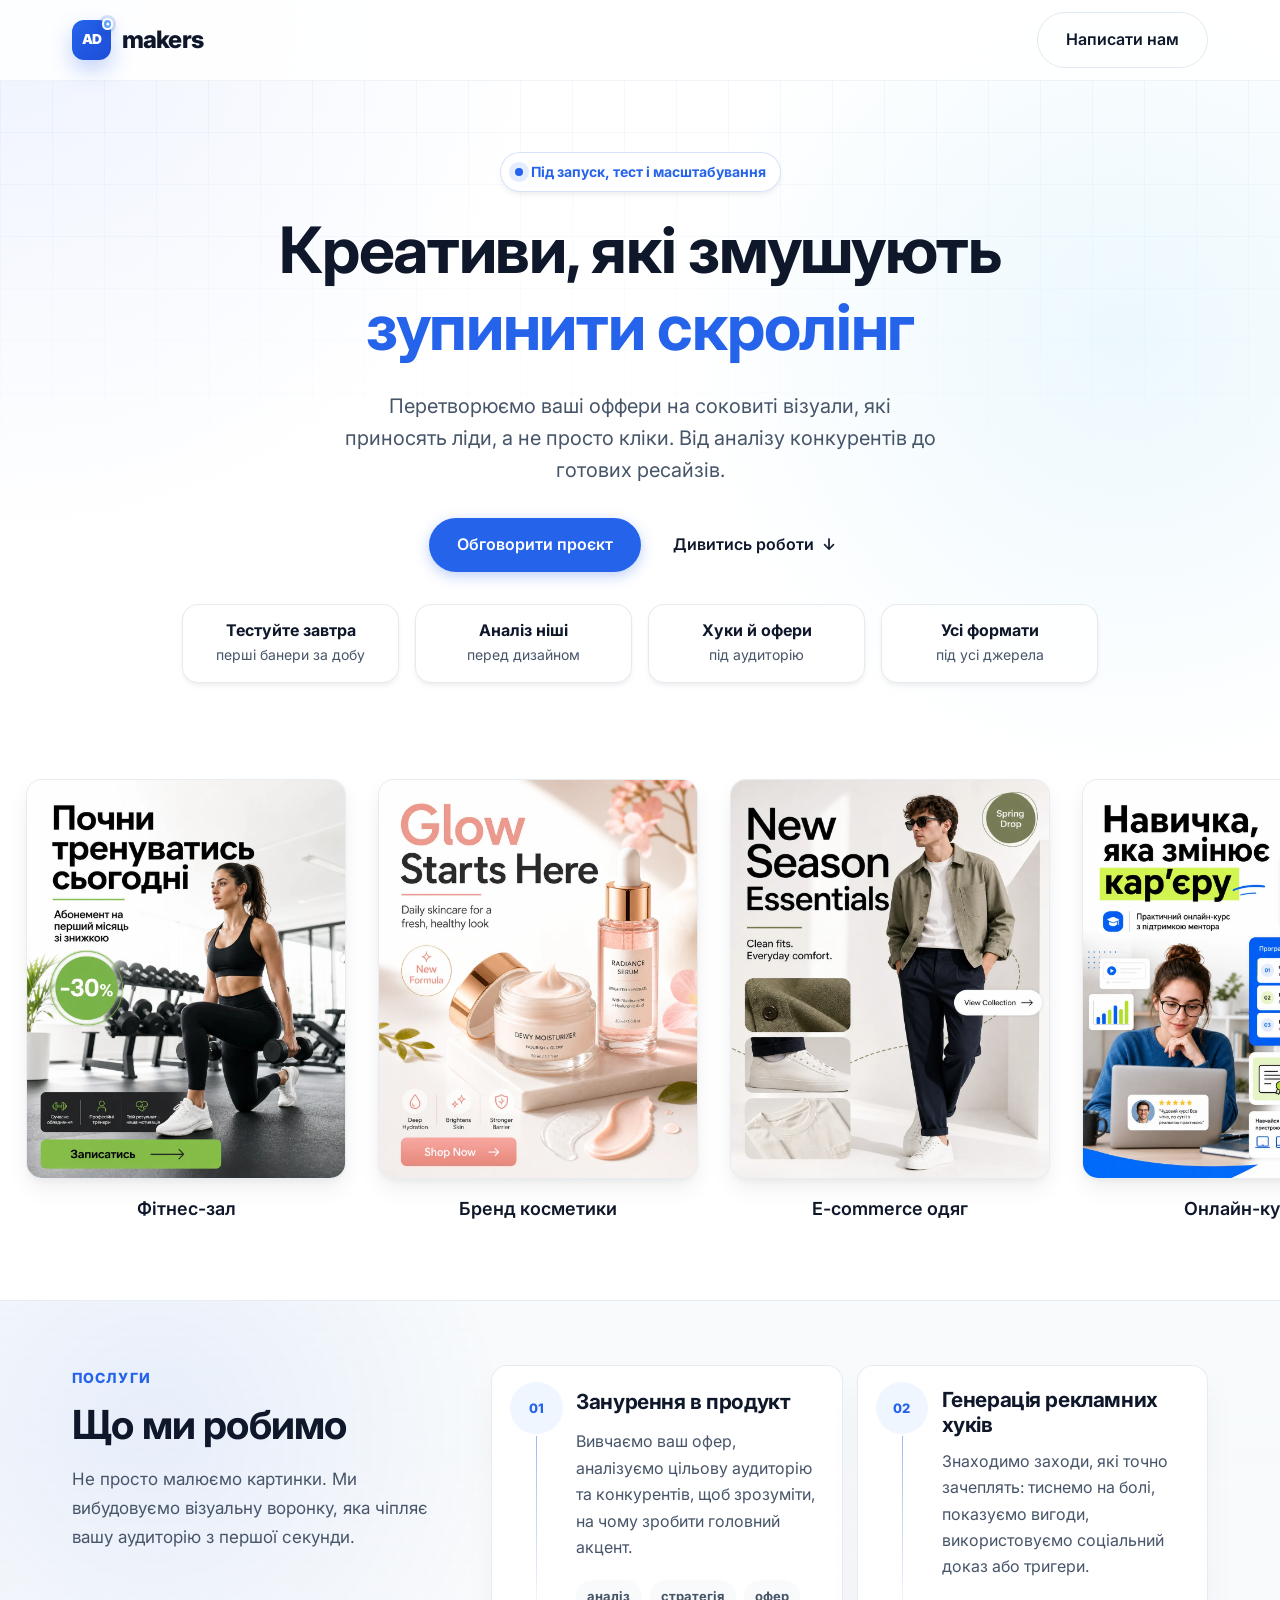
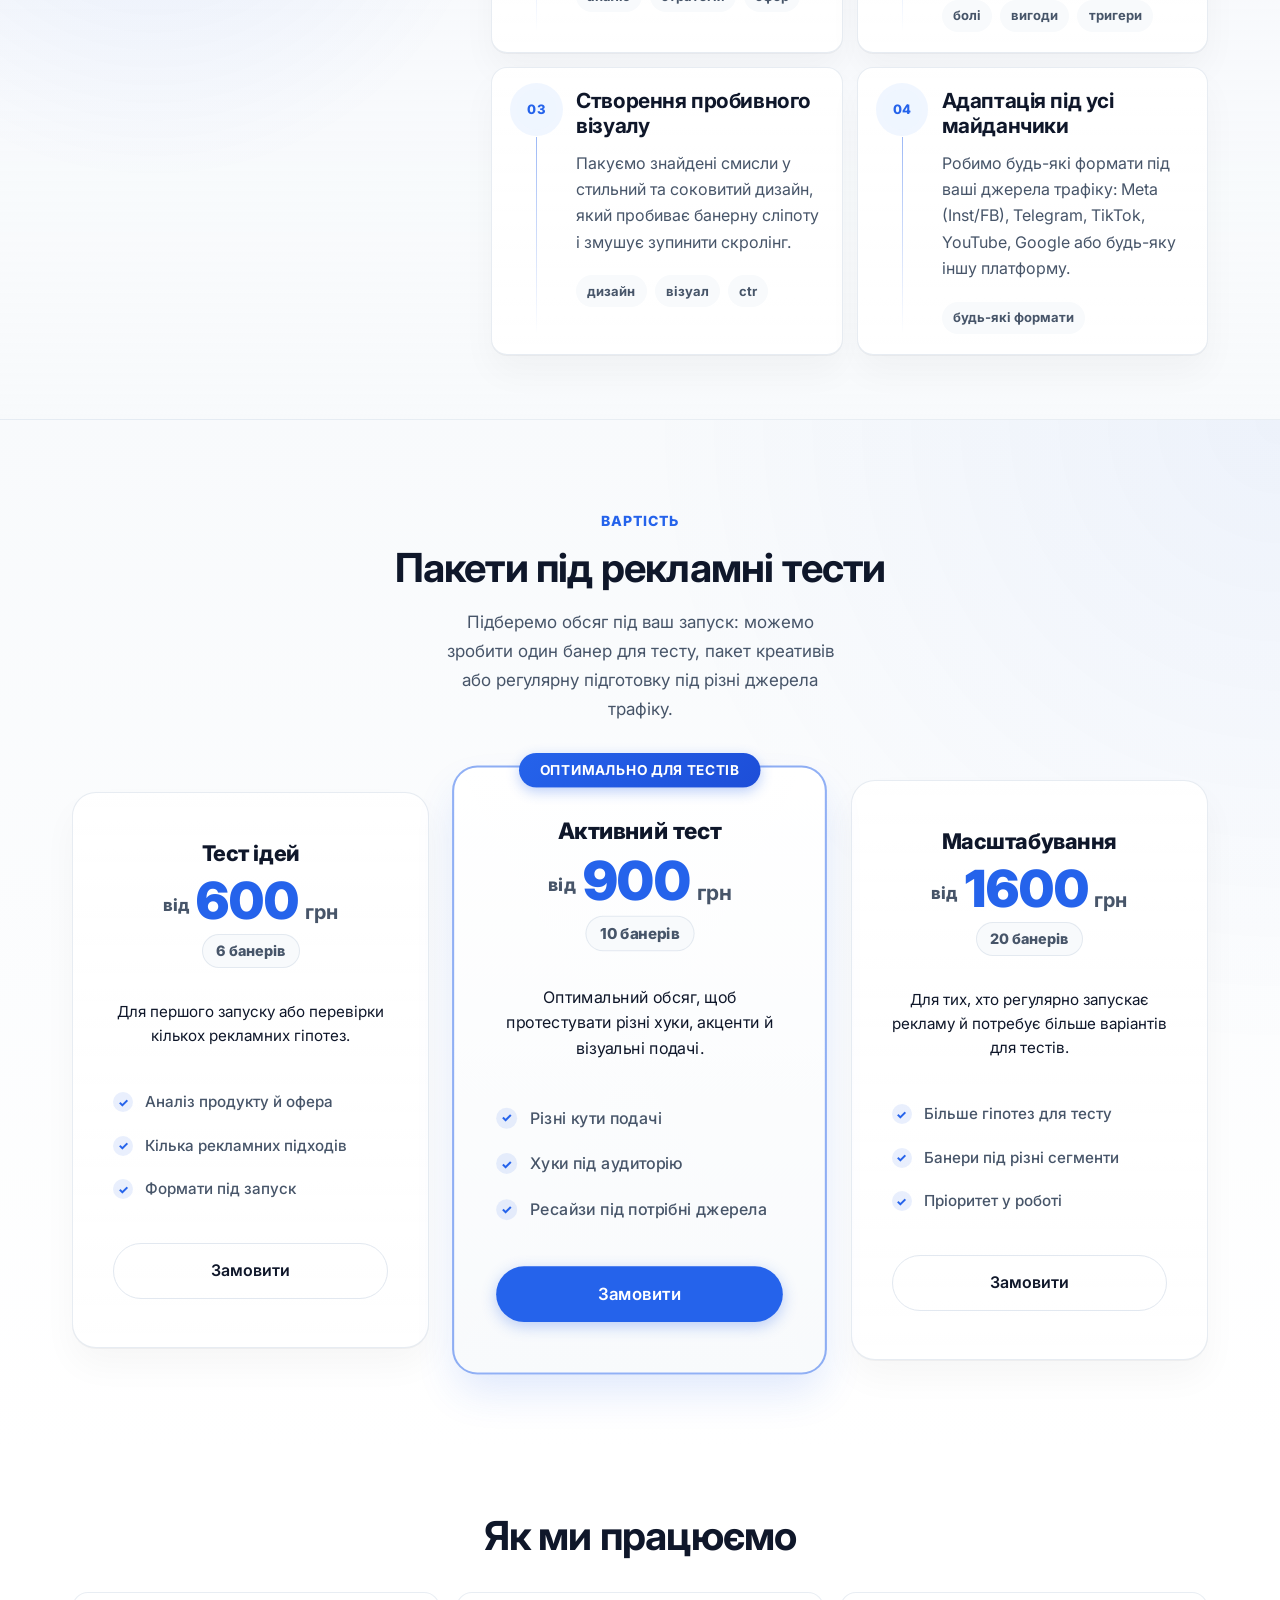
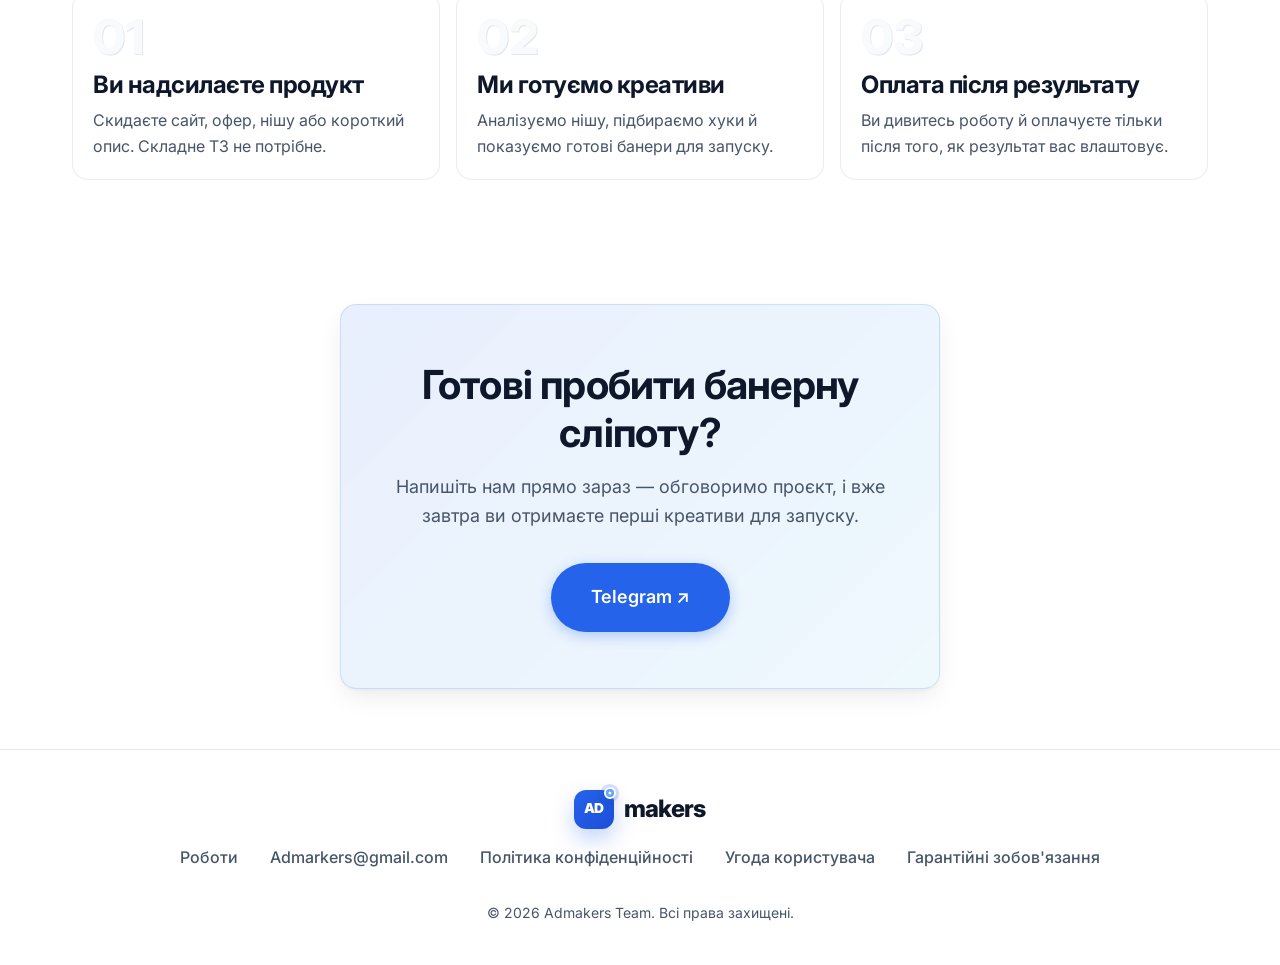
==== commit 6735b2cf: "бет" ====
--- a/index.html
+++ b/index.html
@@ -157,6 +157,15 @@
                 <div class="gallery-item">
                     <div class="gallery-image-wrapper">
                         <picture>
+                            <source srcset="images/gembl.webp" type="image/webp">
+                            <img src="images/gembl.png" alt="Betting creative" width="1092" height="1440" loading="lazy" decoding="async">
+                        </picture>
+                    </div>
+                    <p class="gallery-caption">Бетинг / gambling</p>
+                </div>
+                <div class="gallery-item">
+                    <div class="gallery-image-wrapper">
+                        <picture>
                             <source srcset="images/pizza.webp" type="image/webp">
                             <img src="images/pizza.png" alt="Pizza creative" width="1092" height="1440" loading="lazy" decoding="async">
                         </picture>
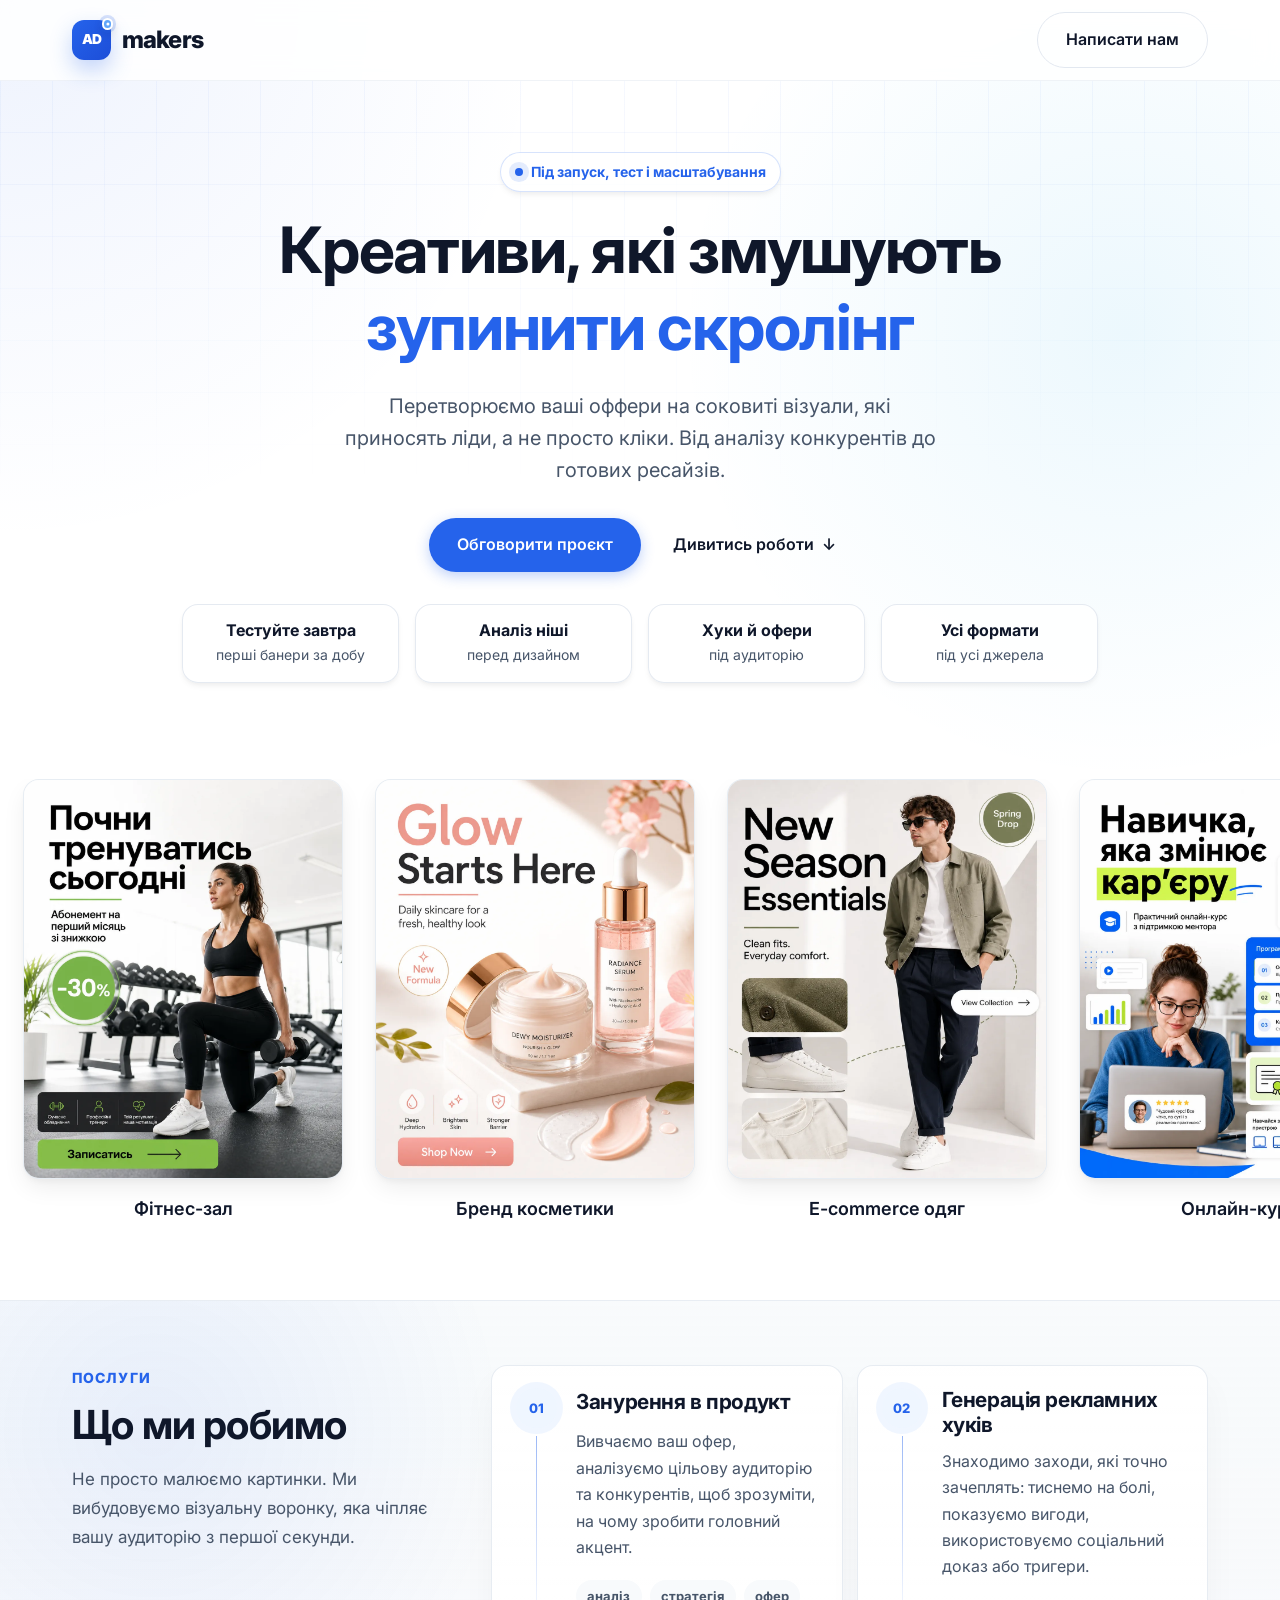
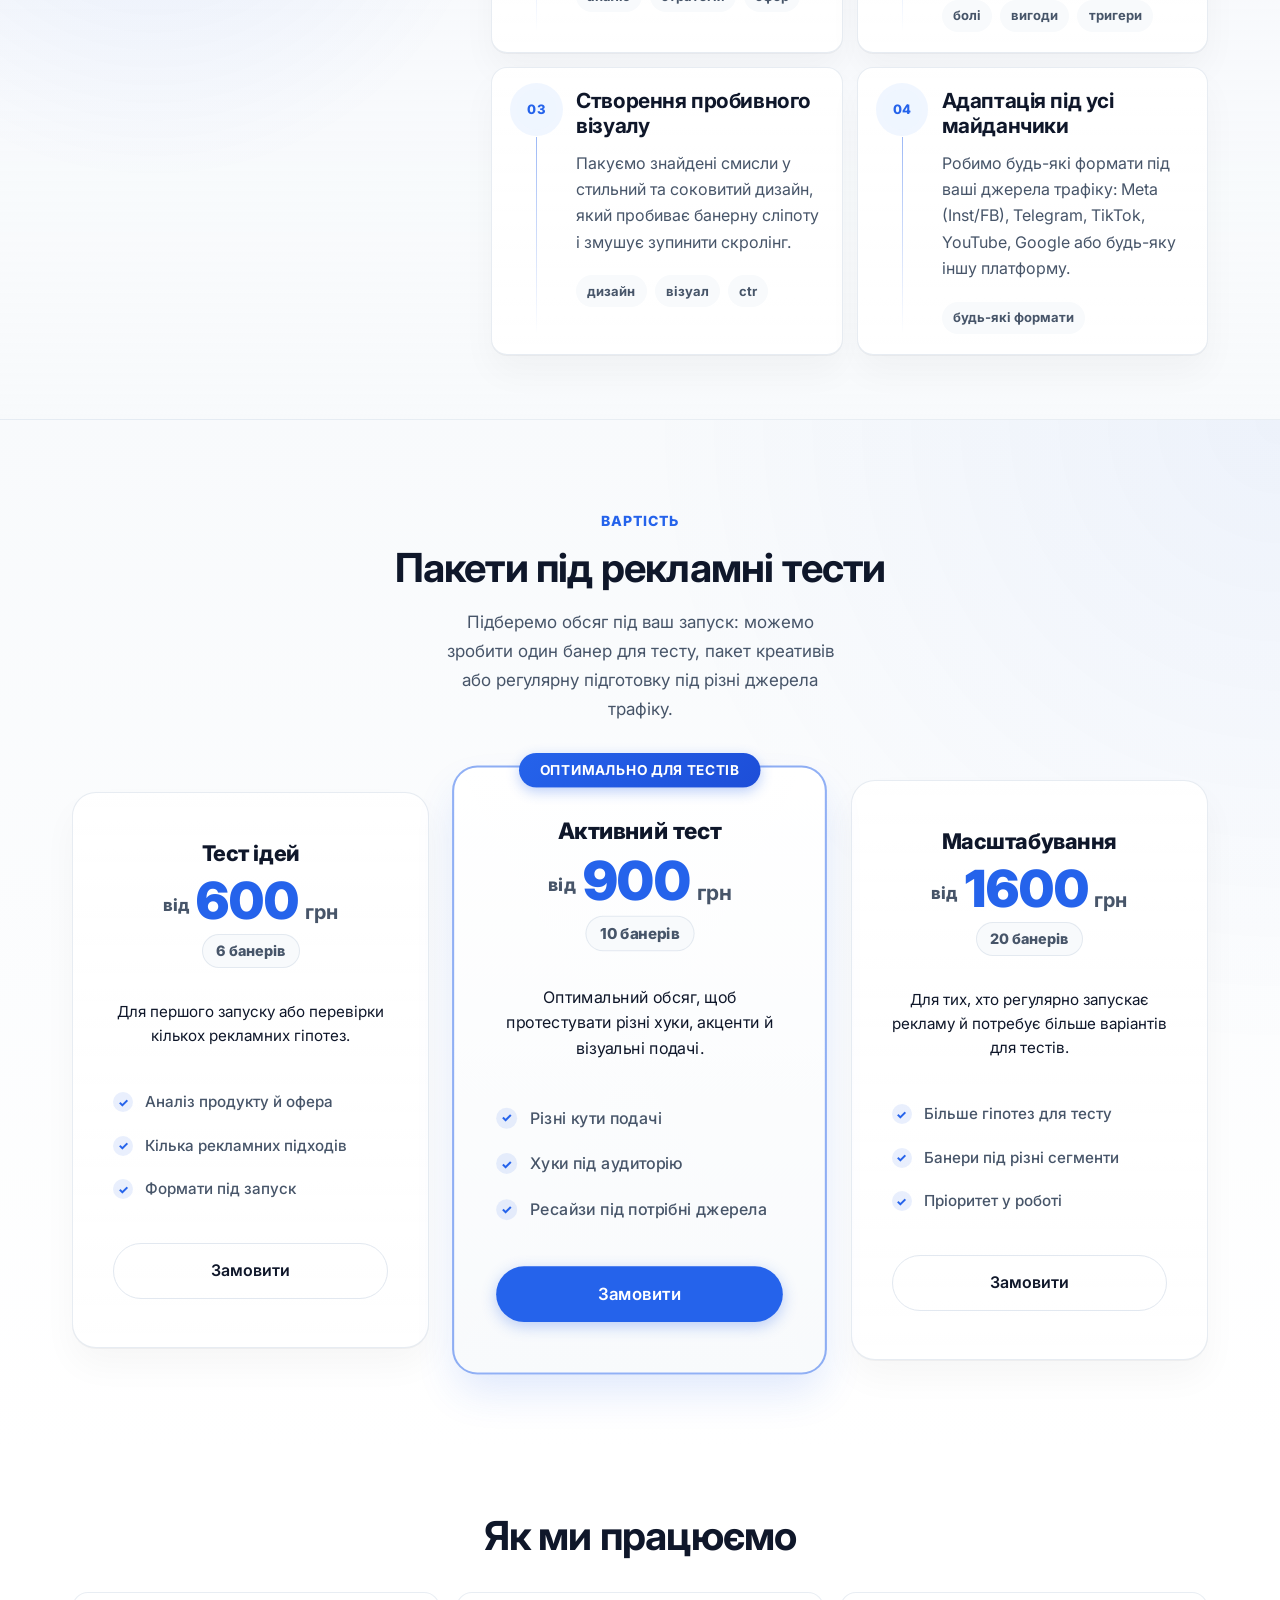
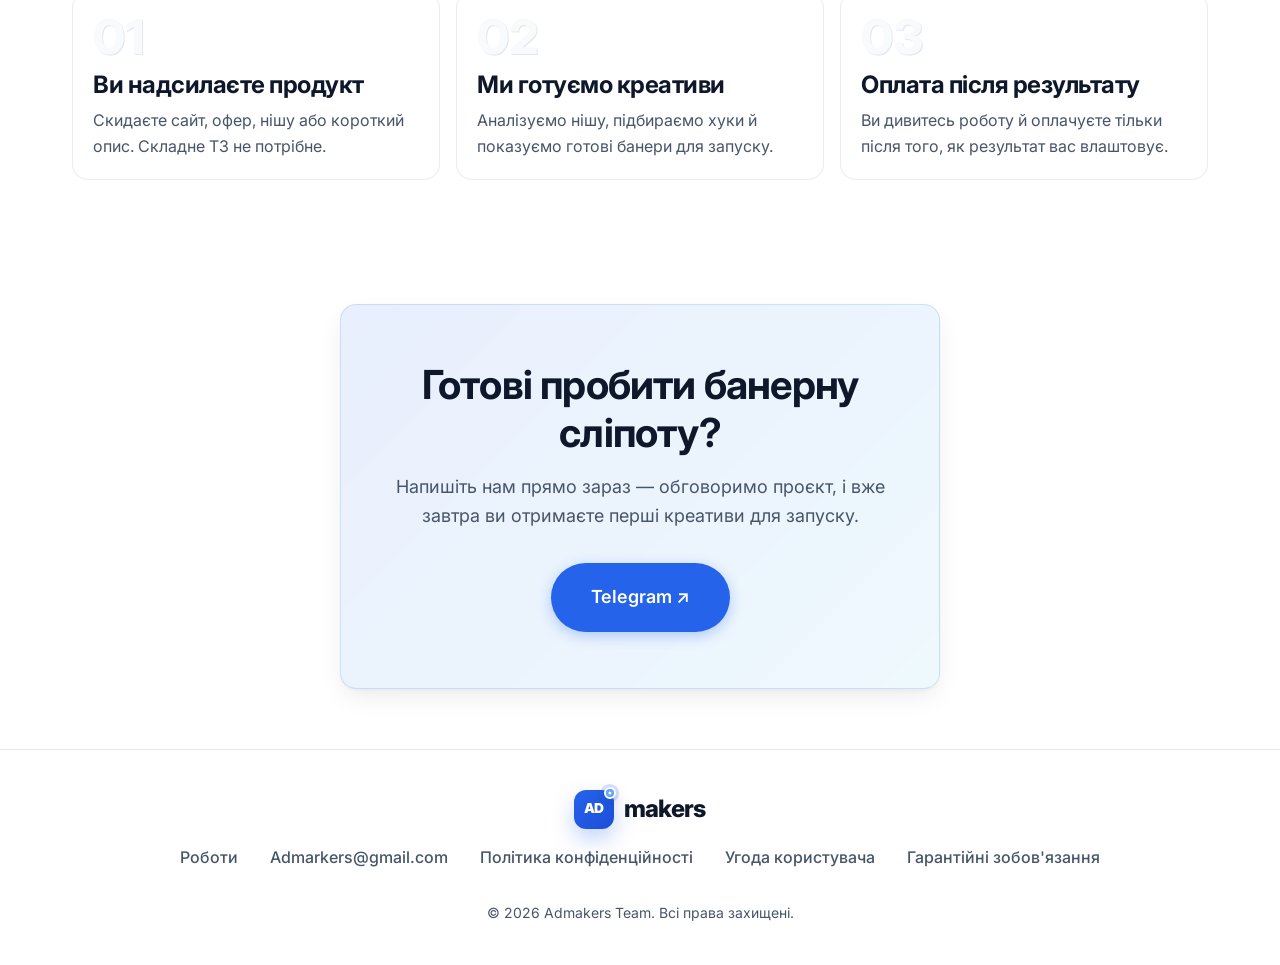
==== commit edb0ef4b: "1" ====
--- a/index.html
+++ b/index.html
@@ -7,7 +7,7 @@
     <meta name="description" content="Розробляємо статичні рекламні креативи для бізнесу: аналізуємо конкурентів, підбираємо хуки й готуємо банери для запуску.">
     <link rel="icon" href="favicon.svg" type="image/svg+xml">
     <link rel="alternate icon" href="favicon-64.png" type="image/png">
-    <link rel="apple-touch-icon" href="images/admakers-avatar-512.png">
+    <link rel="apple-touch-icon" href="favicon-64.png">
     <link rel="stylesheet" href="style.css?v=pricing-volume-payment">
     <link rel="preconnect" href="https://fonts.googleapis.com">
     <link rel="preconnect" href="https://fonts.gstatic.com" crossorigin>
@@ -68,7 +68,7 @@
                     <div class="gallery-image-wrapper">
                         <picture>
                             <source srcset="images/gym.webp" type="image/webp">
-                            <img src="images/gym.png" alt="Gym creative" width="1122" height="1402" loading="lazy" decoding="async">
+                            <img src="images/gym.webp" alt="Gym creative" width="1122" height="1402" loading="lazy" decoding="async">
                         </picture>
                     </div>
                     <p class="gallery-caption">Фітнес-зал</p>
@@ -77,7 +77,7 @@
                     <div class="gallery-image-wrapper">
                         <picture>
                             <source srcset="images/skincare-ad.webp" type="image/webp">
-                            <img src="images/skincare-ad.png" alt="Beauty creative" width="1122" height="1402" loading="lazy" decoding="async">
+                            <img src="images/skincare-ad.webp" alt="Beauty creative" width="1122" height="1402" loading="lazy" decoding="async">
                         </picture>
                     </div>
                     <p class="gallery-caption">Бренд косметики</p>
@@ -86,7 +86,7 @@
                     <div class="gallery-image-wrapper">
                         <picture>
                             <source srcset="images/fashion-essentials-ad-1080x1350.webp" type="image/webp">
-                            <img src="images/fashion-essentials-ad-1080x1350.png" alt="E-commerce creative" width="1080" height="1350" loading="lazy" decoding="async">
+                            <img src="images/fashion-essentials-ad-1080x1350.webp" alt="E-commerce creative" width="1080" height="1350" loading="lazy" decoding="async">
                         </picture>
                     </div>
                     <p class="gallery-caption">E-commerce одяг</p>
@@ -95,7 +95,7 @@
                     <div class="gallery-image-wrapper">
                         <picture>
                             <source srcset="images/online.webp" type="image/webp">
-                            <img src="images/online.png" alt="Online course creative" width="1122" height="1402" loading="lazy" decoding="async">
+                            <img src="images/online.webp" alt="Online course creative" width="1122" height="1402" loading="lazy" decoding="async">
                         </picture>
                     </div>
                     <p class="gallery-caption">Онлайн-курс</p>
@@ -104,7 +104,7 @@
                     <div class="gallery-image-wrapper">
                         <picture>
                             <source srcset="images/fod.webp" type="image/webp">
-                            <img src="images/fod.png" alt="Food delivery creative" width="1122" height="1402" loading="lazy" decoding="async">
+                            <img src="images/fod.webp" alt="Food delivery creative" width="1122" height="1402" loading="lazy" decoding="async">
                         </picture>
                     </div>
                     <p class="gallery-caption">Ресторан / доставка їжі</p>
@@ -112,17 +112,8 @@
                 <div class="gallery-item">
                     <div class="gallery-image-wrapper">
                         <picture>
-                            <source srcset="images/lead.webp" type="image/webp">
-                            <img src="images/lead.png" alt="SaaS CRM creative" width="1092" height="1440" loading="lazy" decoding="async">
-                        </picture>
-                    </div>
-                    <p class="gallery-caption">SaaS / CRM-сервіс</p>
-                </div>
-                <div class="gallery-item">
-                    <div class="gallery-image-wrapper">
-                        <picture>
                             <source srcset="images/trev.webp" type="image/webp">
-                            <img src="images/trev.png" alt="Travel agency creative" width="1092" height="1440" loading="lazy" decoding="async">
+                            <img src="images/trev.webp" alt="Travel agency creative" width="1092" height="1440" loading="lazy" decoding="async">
                         </picture>
                     </div>
                     <p class="gallery-caption">Туристична агенція</p>
@@ -131,7 +122,7 @@
                     <div class="gallery-image-wrapper">
                         <picture>
                             <source srcset="images/cofe.webp" type="image/webp">
-                            <img src="images/cofe.png" alt="Coffee brand creative" width="1122" height="1402" loading="lazy" decoding="async">
+                            <img src="images/cofe.webp" alt="Coffee brand creative" width="1122" height="1402" loading="lazy" decoding="async">
                         </picture>
                     </div>
                     <p class="gallery-caption">Кав'ярня</p>
@@ -139,17 +130,8 @@
                 <div class="gallery-item">
                     <div class="gallery-image-wrapper">
                         <picture>
-                            <source srcset="images/dantyst.webp" type="image/webp">
-                            <img src="images/dantyst.png" alt="Dentistry creative" width="1092" height="1440" loading="lazy" decoding="async">
-                        </picture>
-                    </div>
-                    <p class="gallery-caption">Стоматологія</p>
-                </div>
-                <div class="gallery-item">
-                    <div class="gallery-image-wrapper">
-                        <picture>
                             <source srcset="images/ads.webp" type="image/webp">
-                            <img src="images/ads.png" alt="Marketing agency creative" width="1122" height="1402" loading="lazy" decoding="async">
+                            <img src="images/ads.webp" alt="Marketing agency creative" width="1122" height="1402" loading="lazy" decoding="async">
                         </picture>
                     </div>
                     <p class="gallery-caption">Маркетингова агенція</p>
@@ -158,7 +140,7 @@
                     <div class="gallery-image-wrapper">
                         <picture>
                             <source srcset="images/gembl.webp" type="image/webp">
-                            <img src="images/gembl.png" alt="Betting creative" width="1092" height="1440" loading="lazy" decoding="async">
+                            <img src="images/gembl.webp" alt="Betting creative" width="1092" height="1440" loading="lazy" decoding="async">
                         </picture>
                     </div>
                     <p class="gallery-caption">Бетинг / gambling</p>
@@ -166,8 +148,80 @@
                 <div class="gallery-item">
                     <div class="gallery-image-wrapper">
                         <picture>
+                            <source srcset="images/fash.webp" type="image/webp">
+                            <img src="images/fash.webp" alt="Fashion creative" width="1122" height="1402" loading="lazy" decoding="async">
+                        </picture>
+                    </div>
+                    <p class="gallery-caption">Мода / одяг</p>
+                </div>
+                <div class="gallery-item">
+                    <div class="gallery-image-wrapper">
+                        <picture>
+                            <source srcset="images/fash1.webp" type="image/webp">
+                            <img src="images/fash1.webp" alt="Fashion boutique creative" width="1122" height="1402" loading="lazy" decoding="async">
+                        </picture>
+                    </div>
+                    <p class="gallery-caption">Fashion-бутік</p>
+                </div>
+                <div class="gallery-item">
+                    <div class="gallery-image-wrapper">
+                        <picture>
+                            <source srcset="images/flow.webp" type="image/webp">
+                            <img src="images/flow.webp" alt="Flower delivery creative" width="1122" height="1402" loading="lazy" decoding="async">
+                        </picture>
+                    </div>
+                    <p class="gallery-caption">Квіти / доставка</p>
+                </div>
+                <div class="gallery-item">
+                    <div class="gallery-image-wrapper">
+                        <picture>
+                            <source srcset="images/meb.webp" type="image/webp">
+                            <img src="images/meb.webp" alt="Furniture creative" width="1122" height="1402" loading="lazy" decoding="async">
+                        </picture>
+                    </div>
+                    <p class="gallery-caption">Меблі</p>
+                </div>
+                <div class="gallery-item">
+                    <div class="gallery-image-wrapper">
+                        <picture>
+                            <source srcset="images/remont.webp" type="image/webp">
+                            <img src="images/remont.webp" alt="Renovation creative" width="1122" height="1402" loading="lazy" decoding="async">
+                        </picture>
+                    </div>
+                    <p class="gallery-caption">Ремонт квартир</p>
+                </div>
+                <div class="gallery-item">
+                    <div class="gallery-image-wrapper">
+                        <picture>
+                            <source srcset="images/truvoga.webp" type="image/webp">
+                            <img src="images/truvoga.webp" alt="Psychology creative" width="1122" height="1402" loading="lazy" decoding="async">
+                        </picture>
+                    </div>
+                    <p class="gallery-caption">Психологія</p>
+                </div>
+                <div class="gallery-item">
+                    <div class="gallery-image-wrapper">
+                        <picture>
+                            <source srcset="images/xome.webp" type="image/webp">
+                            <img src="images/xome.webp" alt="Home goods creative" width="1122" height="1402" loading="lazy" decoding="async">
+                        </picture>
+                    </div>
+                    <p class="gallery-caption">Товари для дому</p>
+                </div>
+                <div class="gallery-item">
+                    <div class="gallery-image-wrapper">
+                        <picture>
+                            <source srcset="images/yoga.webp" type="image/webp">
+                            <img src="images/yoga.webp" alt="Yoga creative" width="1122" height="1402" loading="lazy" decoding="async">
+                        </picture>
+                    </div>
+                    <p class="gallery-caption">Йога / фітнес</p>
+                </div>
+                <div class="gallery-item">
+                    <div class="gallery-image-wrapper">
+                        <picture>
                             <source srcset="images/pizza.webp" type="image/webp">
-                            <img src="images/pizza.png" alt="Pizza creative" width="1092" height="1440" loading="lazy" decoding="async">
+                            <img src="images/pizza.webp" alt="Pizza creative" width="1092" height="1440" loading="lazy" decoding="async">
                         </picture>
                     </div>
                     <p class="gallery-caption">Піца</p>
@@ -175,17 +229,8 @@
                 <div class="gallery-item">
                     <div class="gallery-image-wrapper">
                         <picture>
-                            <source srcset="images/eng.webp" type="image/webp">
-                            <img src="images/eng.png" alt="Language school creative" width="1092" height="1440" loading="lazy" decoding="async">
-                        </picture>
-                    </div>
-                    <p class="gallery-caption">Мовна школа</p>
-                </div>
-                <div class="gallery-item">
-                    <div class="gallery-image-wrapper">
-                        <picture>
                             <source srcset="images/kids.webp" type="image/webp">
-                            <img src="images/kids.png" alt="Kids goods creative" width="1092" height="1440" loading="lazy" decoding="async">
+                            <img src="images/kids.webp" alt="Kids goods creative" width="1092" height="1440" loading="lazy" decoding="async">
                         </picture>
                     </div>
                     <p class="gallery-caption">Дитячі товари</p>
@@ -193,17 +238,8 @@
                 <div class="gallery-item">
                     <div class="gallery-image-wrapper">
                         <picture>
-                            <source srcset="images/auto.webp" type="image/webp">
-                            <img src="images/auto.png" alt="Auto detailing creative" width="1092" height="1440" loading="lazy" decoding="async">
-                        </picture>
-                    </div>
-                    <p class="gallery-caption">Автосервіс / детейлінг</p>
-                </div>
-                <div class="gallery-item">
-                    <div class="gallery-image-wrapper">
-                        <picture>
                             <source srcset="images/pet.webp" type="image/webp">
-                            <img src="images/pet.png" alt="Pet supplies creative" width="1122" height="1402" loading="lazy" decoding="async">
+                            <img src="images/pet.webp" alt="Pet supplies creative" width="1122" height="1402" loading="lazy" decoding="async">
                         </picture>
                     </div>
                     <p class="gallery-caption">Товари для улюбленців</p>
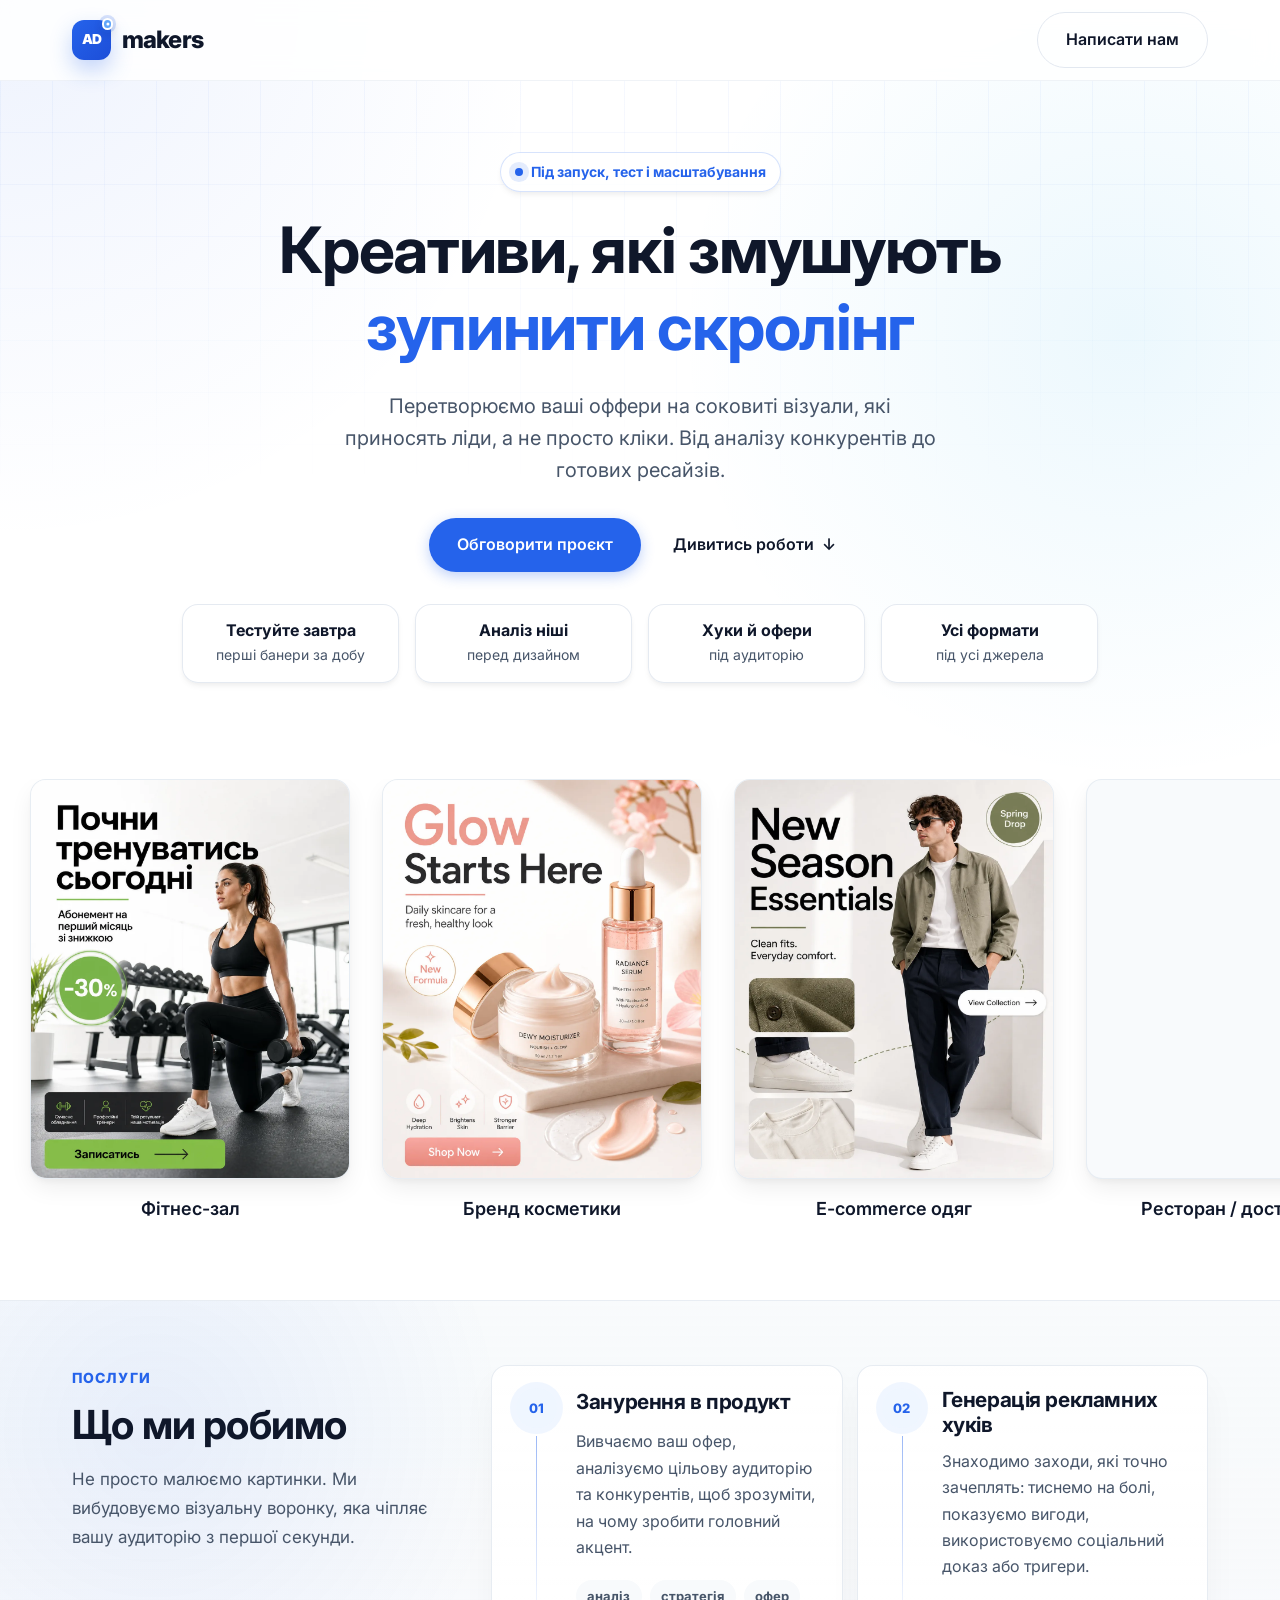
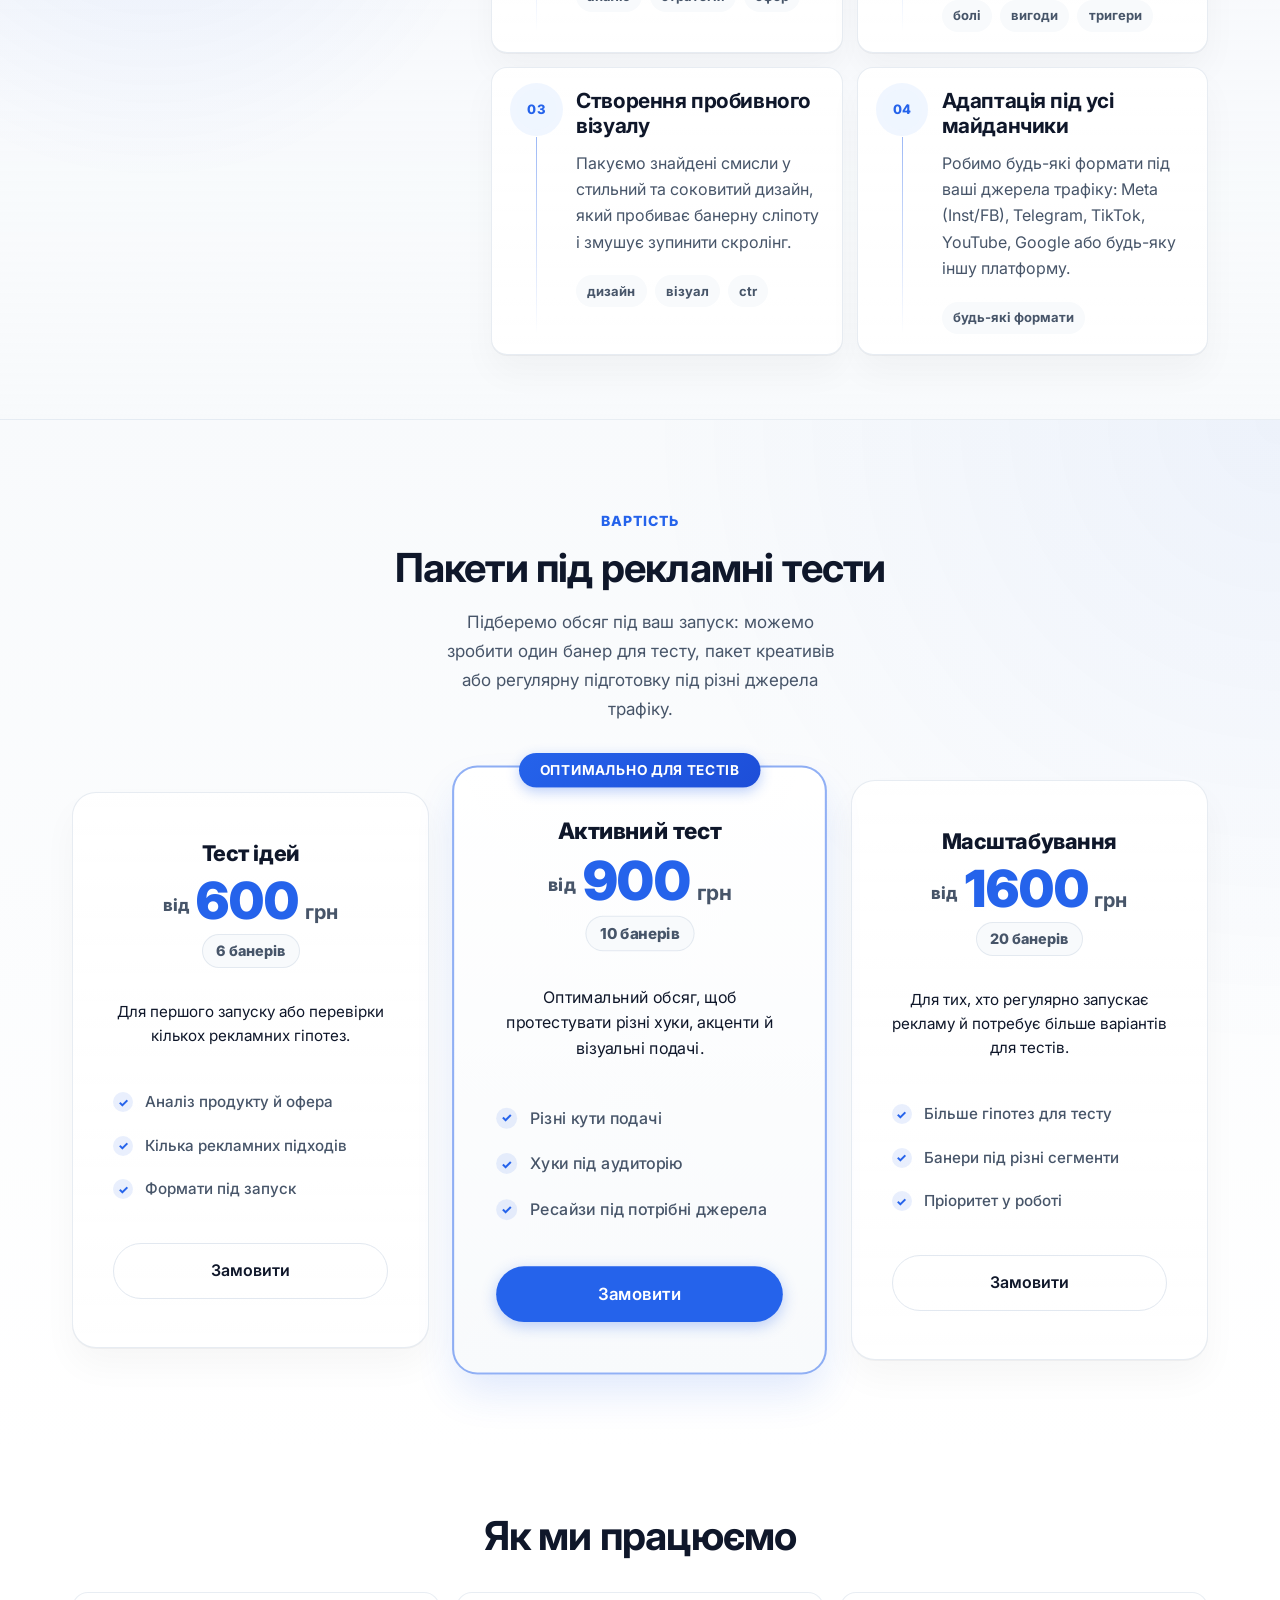
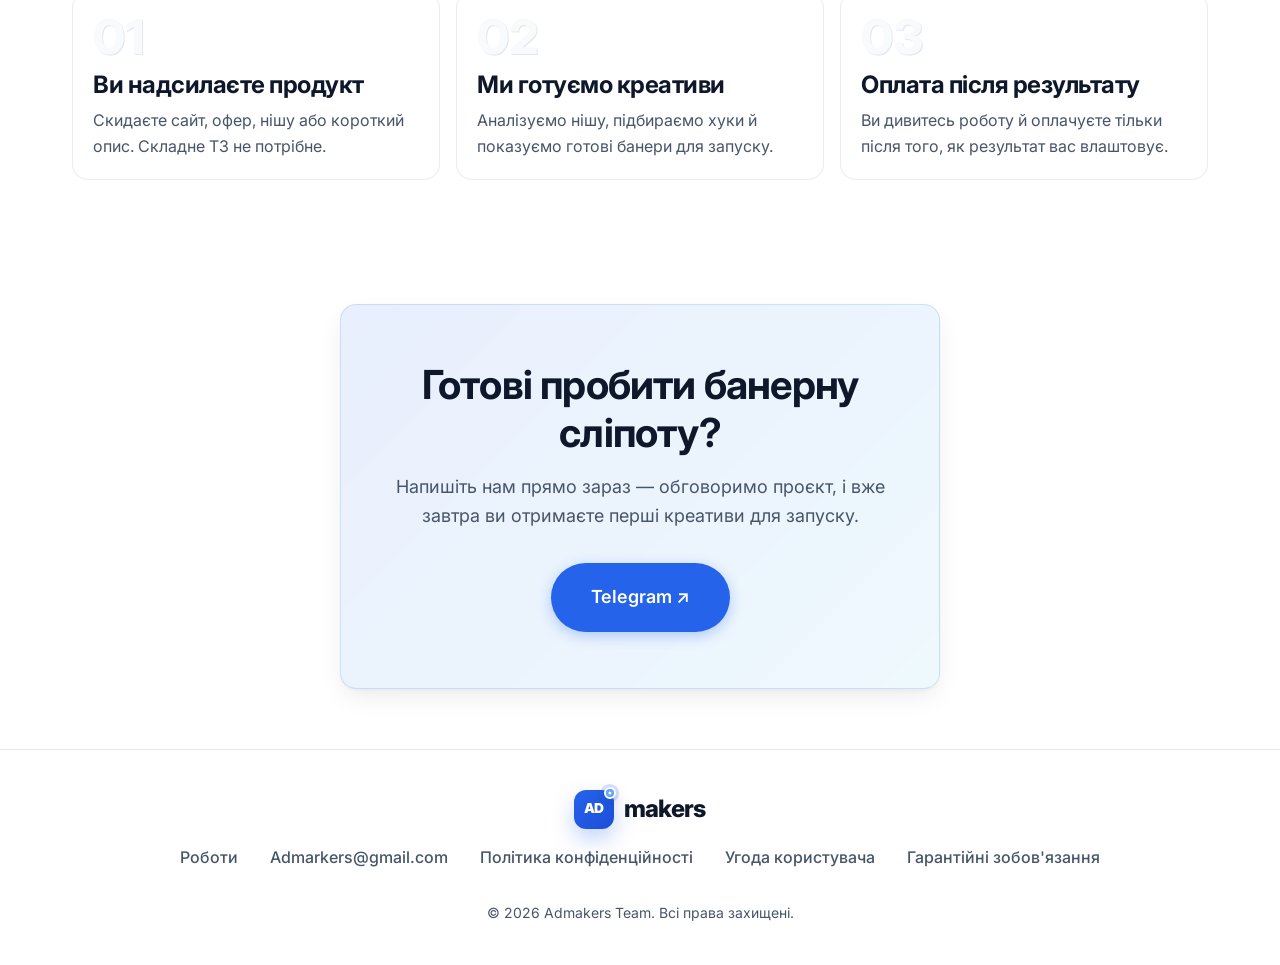
==== commit c4d42b07: "1" ====
--- a/index.html
+++ b/index.html
@@ -94,15 +94,6 @@
                 <div class="gallery-item">
                     <div class="gallery-image-wrapper">
                         <picture>
-                            <source srcset="images/online.webp" type="image/webp">
-                            <img src="images/online.webp" alt="Online course creative" width="1122" height="1402" loading="lazy" decoding="async">
-                        </picture>
-                    </div>
-                    <p class="gallery-caption">Онлайн-курс</p>
-                </div>
-                <div class="gallery-item">
-                    <div class="gallery-image-wrapper">
-                        <picture>
                             <source srcset="images/fod.webp" type="image/webp">
                             <img src="images/fod.webp" alt="Food delivery creative" width="1122" height="1402" loading="lazy" decoding="async">
                         </picture>
@@ -121,33 +112,6 @@
                 <div class="gallery-item">
                     <div class="gallery-image-wrapper">
                         <picture>
-                            <source srcset="images/cofe.webp" type="image/webp">
-                            <img src="images/cofe.webp" alt="Coffee brand creative" width="1122" height="1402" loading="lazy" decoding="async">
-                        </picture>
-                    </div>
-                    <p class="gallery-caption">Кав'ярня</p>
-                </div>
-                <div class="gallery-item">
-                    <div class="gallery-image-wrapper">
-                        <picture>
-                            <source srcset="images/ads.webp" type="image/webp">
-                            <img src="images/ads.webp" alt="Marketing agency creative" width="1122" height="1402" loading="lazy" decoding="async">
-                        </picture>
-                    </div>
-                    <p class="gallery-caption">Маркетингова агенція</p>
-                </div>
-                <div class="gallery-item">
-                    <div class="gallery-image-wrapper">
-                        <picture>
-                            <source srcset="images/gembl.webp" type="image/webp">
-                            <img src="images/gembl.webp" alt="Betting creative" width="1092" height="1440" loading="lazy" decoding="async">
-                        </picture>
-                    </div>
-                    <p class="gallery-caption">Бетинг / gambling</p>
-                </div>
-                <div class="gallery-item">
-                    <div class="gallery-image-wrapper">
-                        <picture>
                             <source srcset="images/fash.webp" type="image/webp">
                             <img src="images/fash.webp" alt="Fashion creative" width="1122" height="1402" loading="lazy" decoding="async">
                         </picture>
@@ -206,7 +170,7 @@
                             <img src="images/xome.webp" alt="Home goods creative" width="1122" height="1402" loading="lazy" decoding="async">
                         </picture>
                     </div>
-                    <p class="gallery-caption">Товари для дому</p>
+                    <p class="gallery-caption">Дизайн інтер'єру</p>
                 </div>
                 <div class="gallery-item">
                     <div class="gallery-image-wrapper">
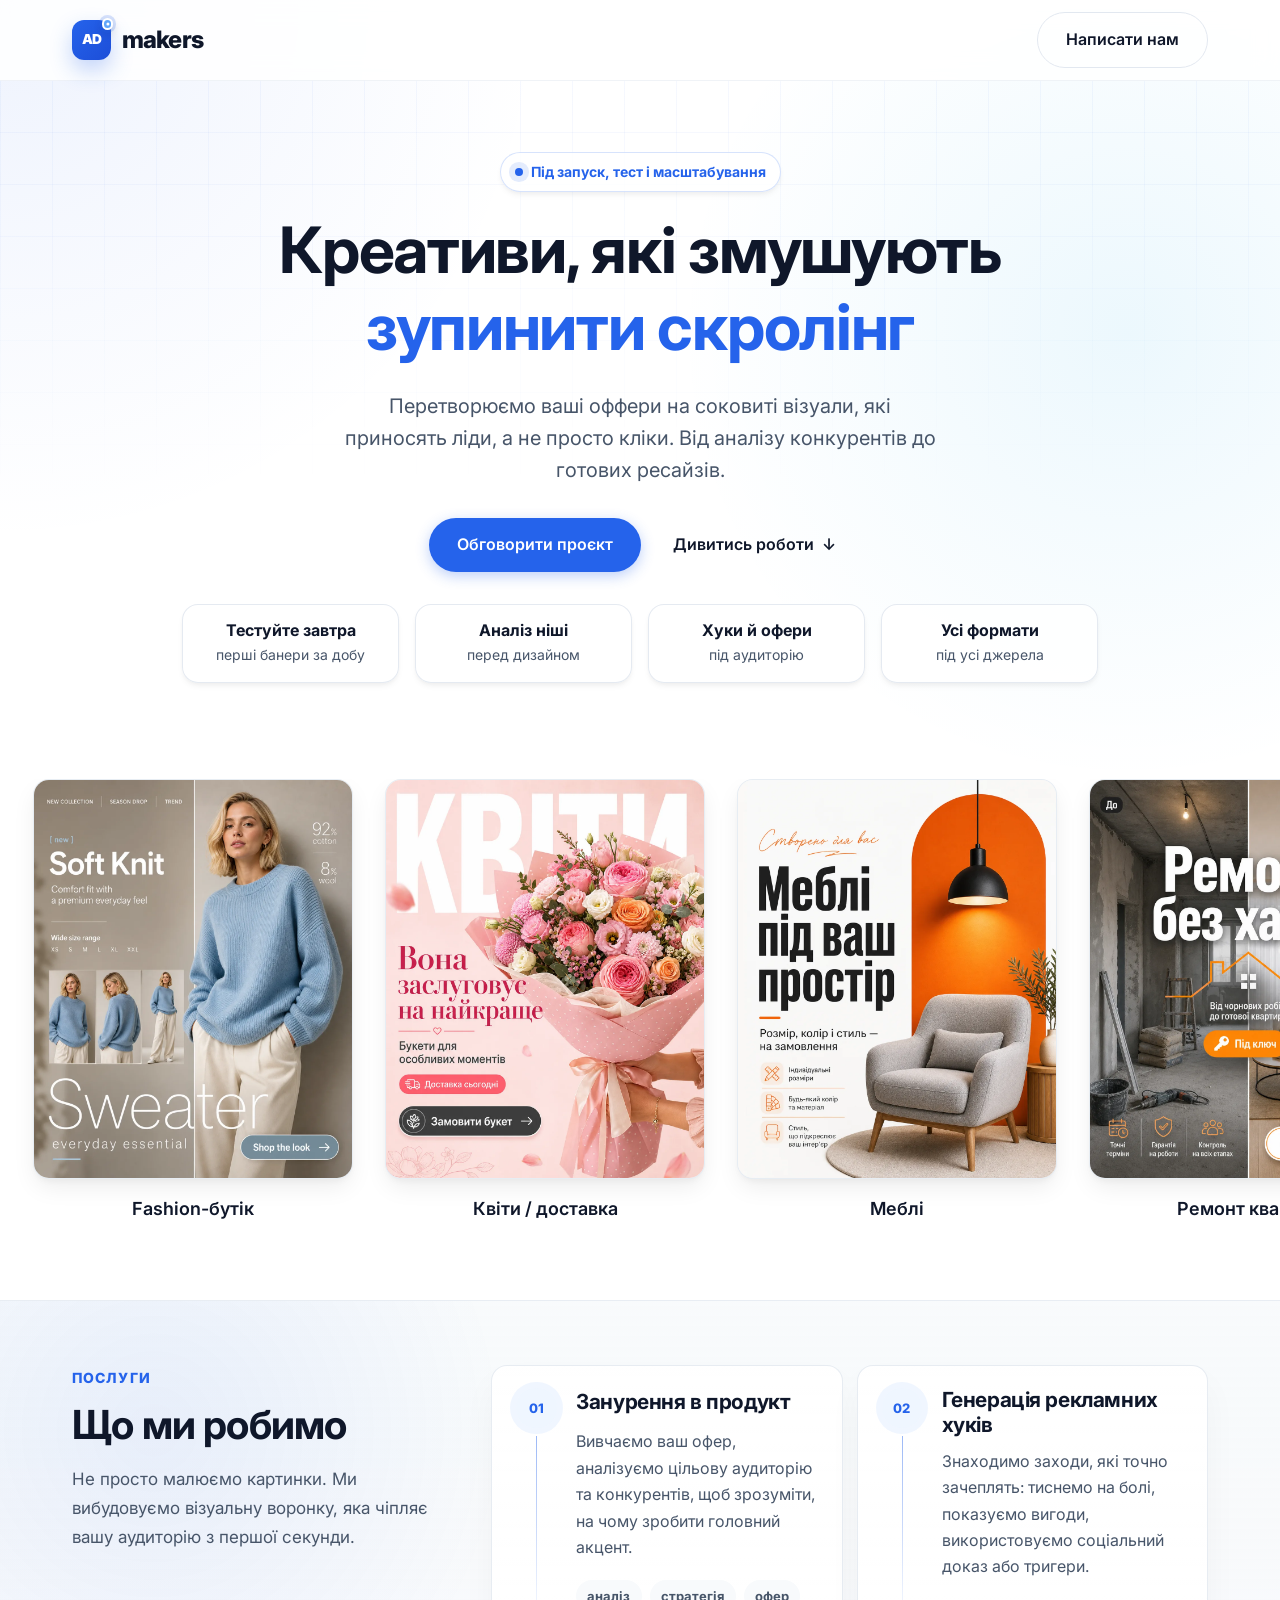
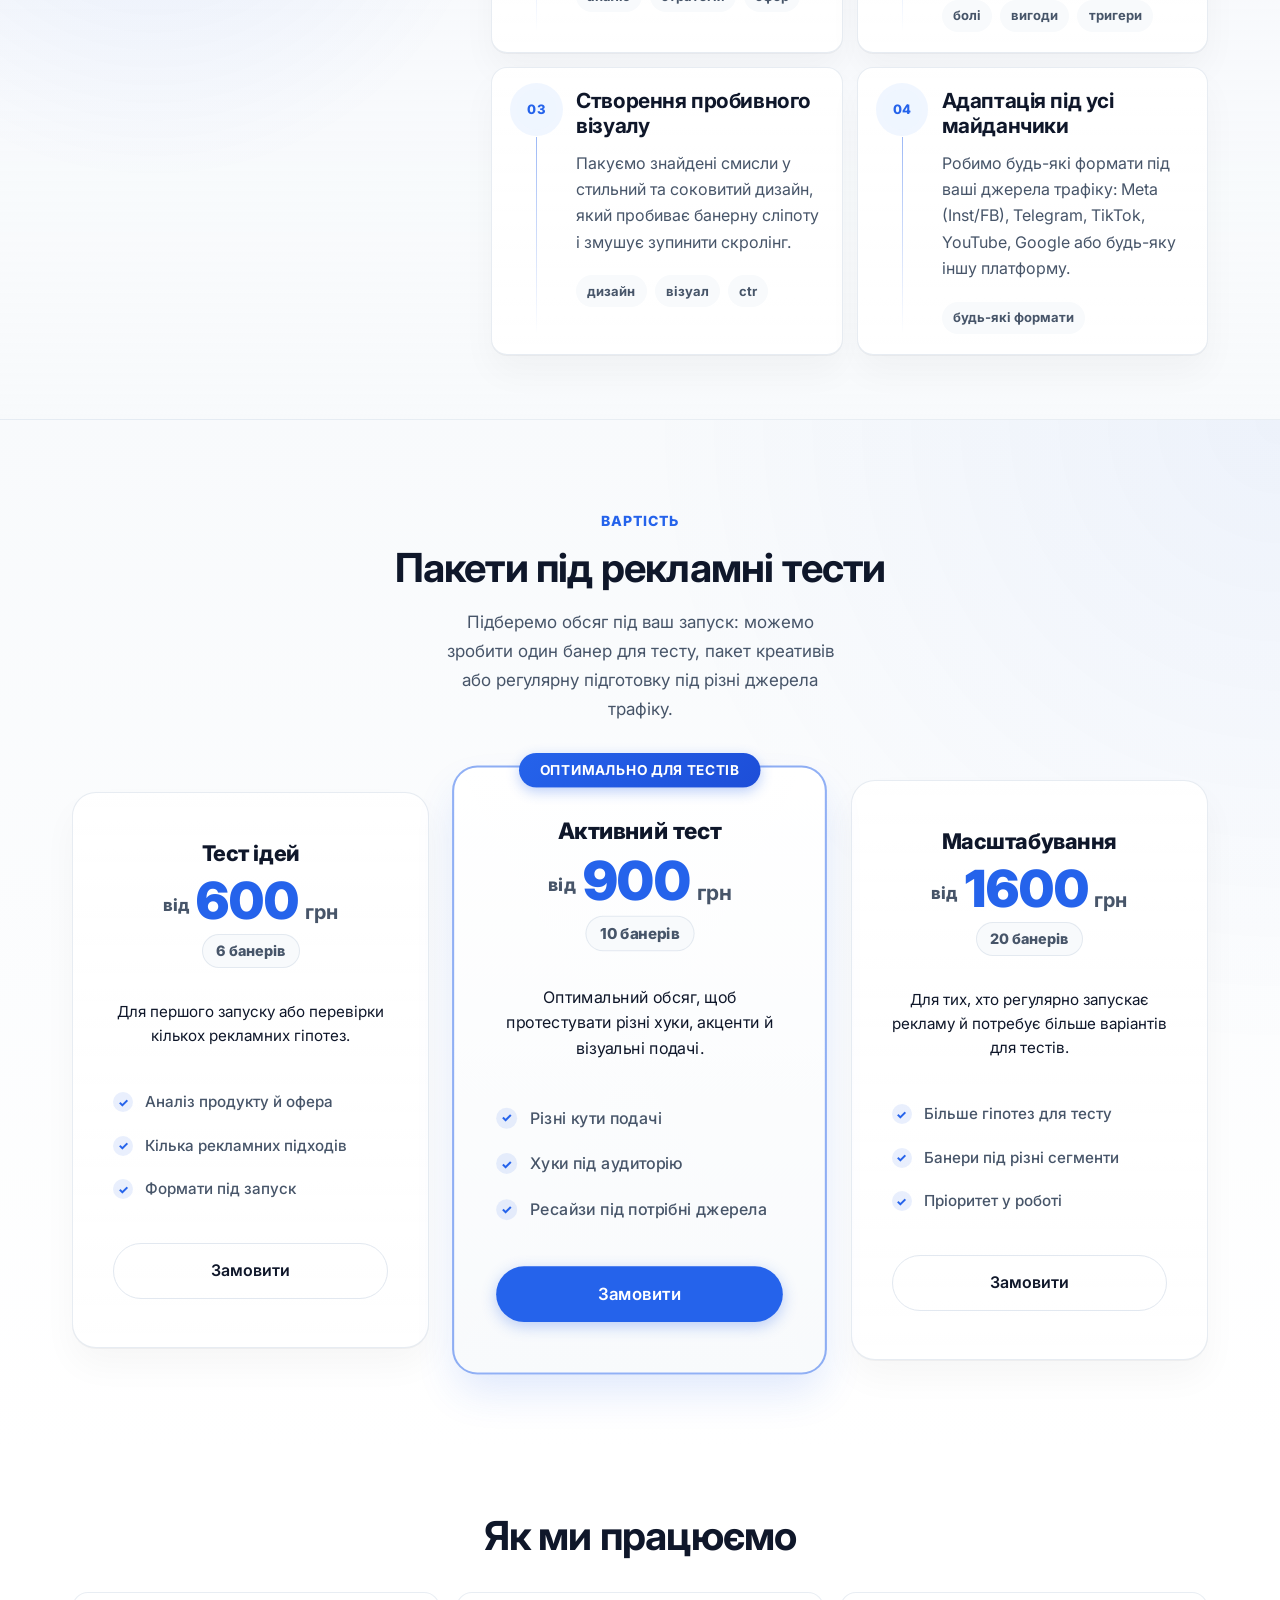
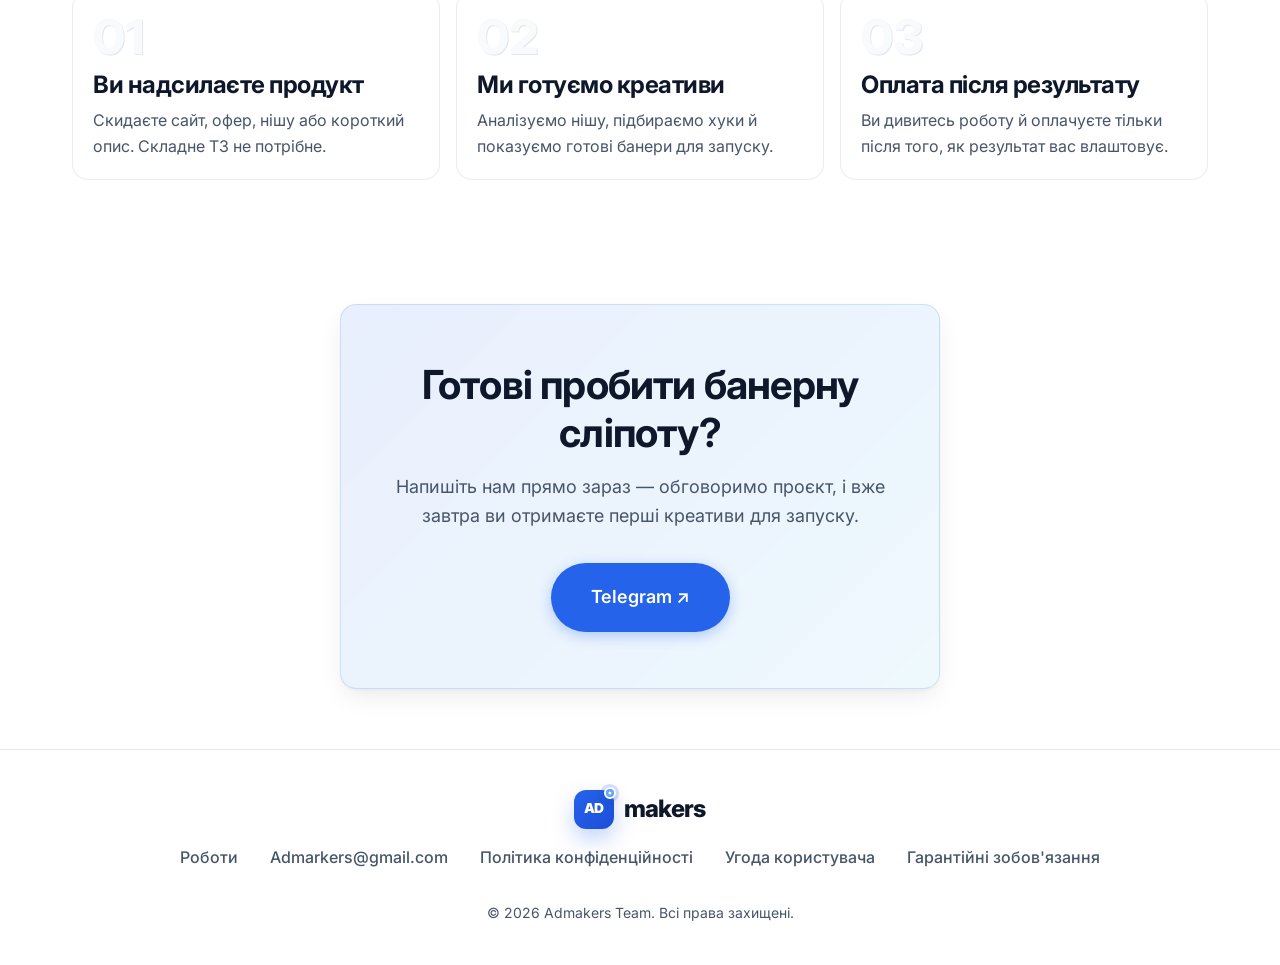
==== commit b00a19f0: "1" ====
--- a/index.html
+++ b/index.html
@@ -67,6 +67,96 @@
                 <div class="gallery-item">
                     <div class="gallery-image-wrapper">
                         <picture>
+                            <source srcset="images/fash1.webp" type="image/webp">
+                            <img src="images/fash1.webp" alt="Fashion boutique creative" width="1122" height="1402" loading="lazy" decoding="async">
+                        </picture>
+                    </div>
+                    <p class="gallery-caption">Fashion-бутік</p>
+                </div>
+                <div class="gallery-item">
+                    <div class="gallery-image-wrapper">
+                        <picture>
+                            <source srcset="images/flow.webp" type="image/webp">
+                            <img src="images/flow.webp" alt="Flower delivery creative" width="1122" height="1402" loading="lazy" decoding="async">
+                        </picture>
+                    </div>
+                    <p class="gallery-caption">Квіти / доставка</p>
+                </div>
+                <div class="gallery-item">
+                    <div class="gallery-image-wrapper">
+                        <picture>
+                            <source srcset="images/meb.webp" type="image/webp">
+                            <img src="images/meb.webp" alt="Furniture creative" width="1122" height="1402" loading="lazy" decoding="async">
+                        </picture>
+                    </div>
+                    <p class="gallery-caption">Меблі</p>
+                </div>
+                <div class="gallery-item">
+                    <div class="gallery-image-wrapper">
+                        <picture>
+                            <source srcset="images/remont.webp" type="image/webp">
+                            <img src="images/remont.webp" alt="Renovation creative" width="1122" height="1402" loading="lazy" decoding="async">
+                        </picture>
+                    </div>
+                    <p class="gallery-caption">Ремонт квартир</p>
+                </div>
+                <div class="gallery-item">
+                    <div class="gallery-image-wrapper">
+                        <picture>
+                            <source srcset="images/truvoga.webp" type="image/webp">
+                            <img src="images/truvoga.webp" alt="Psychology creative" width="1122" height="1402" loading="lazy" decoding="async">
+                        </picture>
+                    </div>
+                    <p class="gallery-caption">Психологія</p>
+                </div>
+                <div class="gallery-item">
+                    <div class="gallery-image-wrapper">
+                        <picture>
+                            <source srcset="images/xome.webp" type="image/webp">
+                            <img src="images/xome.webp" alt="Home goods creative" width="1122" height="1402" loading="lazy" decoding="async">
+                        </picture>
+                    </div>
+                    <p class="gallery-caption">Дизайн інтер'єру</p>
+                </div>
+                <div class="gallery-item">
+                    <div class="gallery-image-wrapper">
+                        <picture>
+                            <source srcset="images/yoga.webp" type="image/webp">
+                            <img src="images/yoga.webp" alt="Yoga creative" width="1122" height="1402" loading="lazy" decoding="async">
+                        </picture>
+                    </div>
+                    <p class="gallery-caption">Йога / фітнес</p>
+                </div>
+                <div class="gallery-item">
+                    <div class="gallery-image-wrapper">
+                        <picture>
+                            <source srcset="images/pizza.webp" type="image/webp">
+                            <img src="images/pizza.webp" alt="Pizza creative" width="1092" height="1440" loading="lazy" decoding="async">
+                        </picture>
+                    </div>
+                    <p class="gallery-caption">Піца</p>
+                </div>
+                <div class="gallery-item">
+                    <div class="gallery-image-wrapper">
+                        <picture>
+                            <source srcset="images/kids.webp" type="image/webp">
+                            <img src="images/kids.webp" alt="Kids goods creative" width="1092" height="1440" loading="lazy" decoding="async">
+                        </picture>
+                    </div>
+                    <p class="gallery-caption">Дитячі товари</p>
+                </div>
+                <div class="gallery-item">
+                    <div class="gallery-image-wrapper">
+                        <picture>
+                            <source srcset="images/pet.webp" type="image/webp">
+                            <img src="images/pet.webp" alt="Pet supplies creative" width="1122" height="1402" loading="lazy" decoding="async">
+                        </picture>
+                    </div>
+                    <p class="gallery-caption">Товари для улюбленців</p>
+                </div>
+                <div class="gallery-item">
+                    <div class="gallery-image-wrapper">
+                        <picture>
                             <source srcset="images/gym.webp" type="image/webp">
                             <img src="images/gym.webp" alt="Gym creative" width="1122" height="1402" loading="lazy" decoding="async">
                         </picture>
@@ -117,96 +207,6 @@
                         </picture>
                     </div>
                     <p class="gallery-caption">Мода / одяг</p>
-                </div>
-                <div class="gallery-item">
-                    <div class="gallery-image-wrapper">
-                        <picture>
-                            <source srcset="images/fash1.webp" type="image/webp">
-                            <img src="images/fash1.webp" alt="Fashion boutique creative" width="1122" height="1402" loading="lazy" decoding="async">
-                        </picture>
-                    </div>
-                    <p class="gallery-caption">Fashion-бутік</p>
-                </div>
-                <div class="gallery-item">
-                    <div class="gallery-image-wrapper">
-                        <picture>
-                            <source srcset="images/flow.webp" type="image/webp">
-                            <img src="images/flow.webp" alt="Flower delivery creative" width="1122" height="1402" loading="lazy" decoding="async">
-                        </picture>
-                    </div>
-                    <p class="gallery-caption">Квіти / доставка</p>
-                </div>
-                <div class="gallery-item">
-                    <div class="gallery-image-wrapper">
-                        <picture>
-                            <source srcset="images/meb.webp" type="image/webp">
-                            <img src="images/meb.webp" alt="Furniture creative" width="1122" height="1402" loading="lazy" decoding="async">
-                        </picture>
-                    </div>
-                    <p class="gallery-caption">Меблі</p>
-                </div>
-                <div class="gallery-item">
-                    <div class="gallery-image-wrapper">
-                        <picture>
-                            <source srcset="images/remont.webp" type="image/webp">
-                            <img src="images/remont.webp" alt="Renovation creative" width="1122" height="1402" loading="lazy" decoding="async">
-                        </picture>
-                    </div>
-                    <p class="gallery-caption">Ремонт квартир</p>
-                </div>
-                <div class="gallery-item">
-                    <div class="gallery-image-wrapper">
-                        <picture>
-                            <source srcset="images/truvoga.webp" type="image/webp">
-                            <img src="images/truvoga.webp" alt="Psychology creative" width="1122" height="1402" loading="lazy" decoding="async">
-                        </picture>
-                    </div>
-                    <p class="gallery-caption">Психологія</p>
-                </div>
-                <div class="gallery-item">
-                    <div class="gallery-image-wrapper">
-                        <picture>
-                            <source srcset="images/xome.webp" type="image/webp">
-                            <img src="images/xome.webp" alt="Home goods creative" width="1122" height="1402" loading="lazy" decoding="async">
-                        </picture>
-                    </div>
-                    <p class="gallery-caption">Дизайн інтер'єру</p>
-                </div>
-                <div class="gallery-item">
-                    <div class="gallery-image-wrapper">
-                        <picture>
-                            <source srcset="images/yoga.webp" type="image/webp">
-                            <img src="images/yoga.webp" alt="Yoga creative" width="1122" height="1402" loading="lazy" decoding="async">
-                        </picture>
-                    </div>
-                    <p class="gallery-caption">Йога / фітнес</p>
-                </div>
-                <div class="gallery-item">
-                    <div class="gallery-image-wrapper">
-                        <picture>
-                            <source srcset="images/pizza.webp" type="image/webp">
-                            <img src="images/pizza.webp" alt="Pizza creative" width="1092" height="1440" loading="lazy" decoding="async">
-                        </picture>
-                    </div>
-                    <p class="gallery-caption">Піца</p>
-                </div>
-                <div class="gallery-item">
-                    <div class="gallery-image-wrapper">
-                        <picture>
-                            <source srcset="images/kids.webp" type="image/webp">
-                            <img src="images/kids.webp" alt="Kids goods creative" width="1092" height="1440" loading="lazy" decoding="async">
-                        </picture>
-                    </div>
-                    <p class="gallery-caption">Дитячі товари</p>
-                </div>
-                <div class="gallery-item">
-                    <div class="gallery-image-wrapper">
-                        <picture>
-                            <source srcset="images/pet.webp" type="image/webp">
-                            <img src="images/pet.webp" alt="Pet supplies creative" width="1122" height="1402" loading="lazy" decoding="async">
-                        </picture>
-                    </div>
-                    <p class="gallery-caption">Товари для улюбленців</p>
                 </div>
             </div>
         </div>
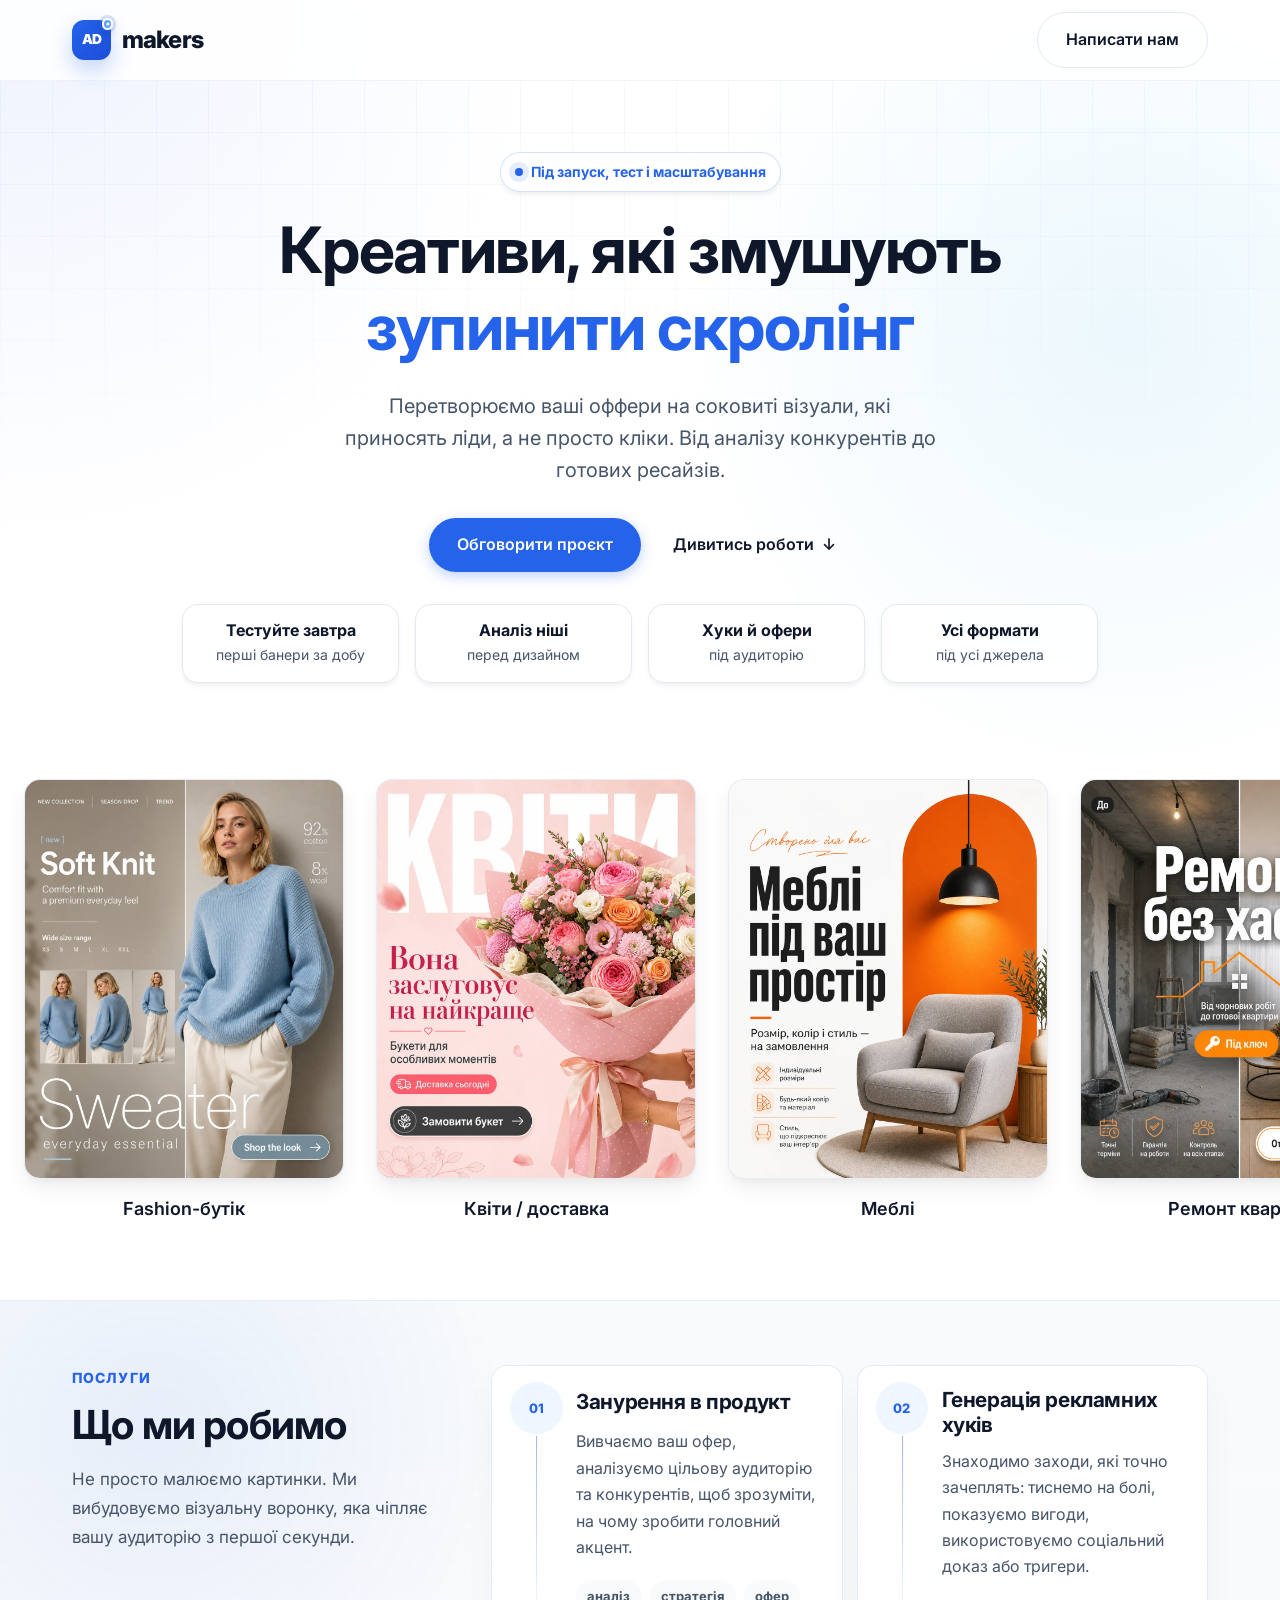
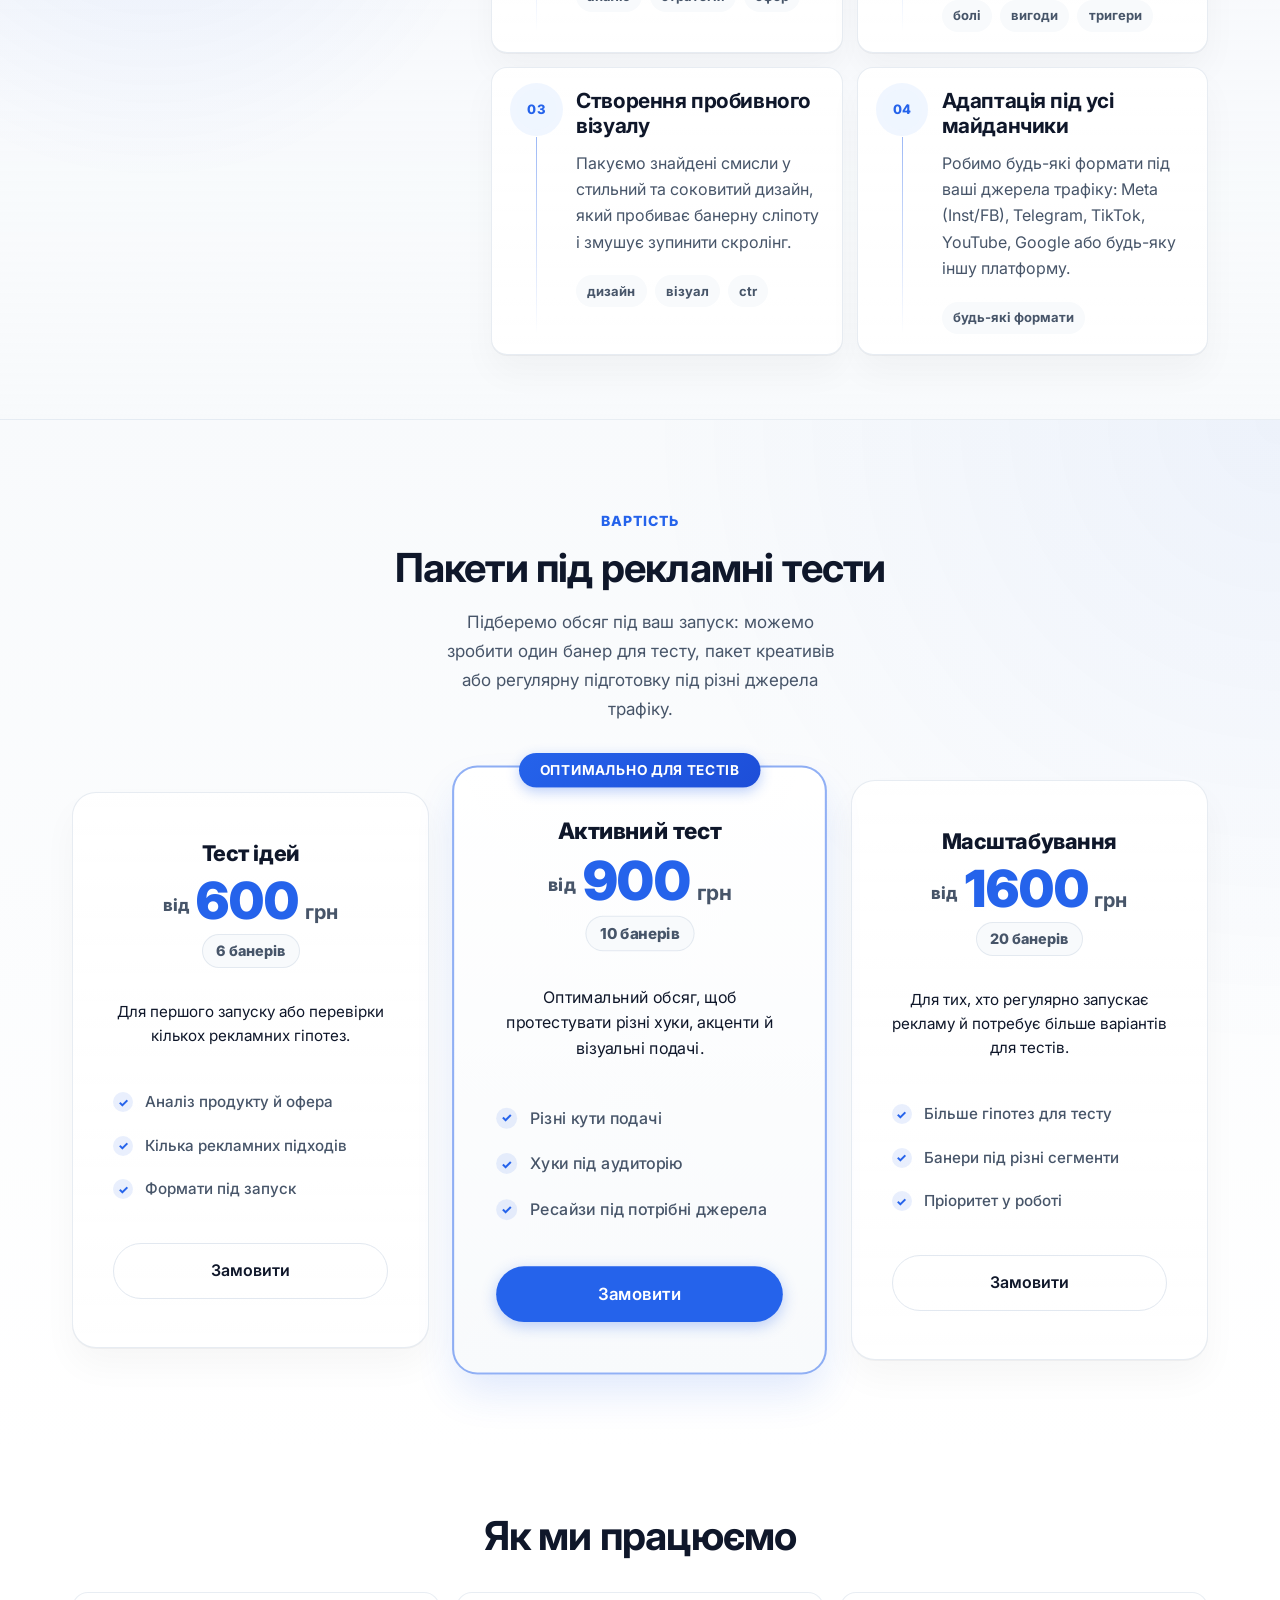
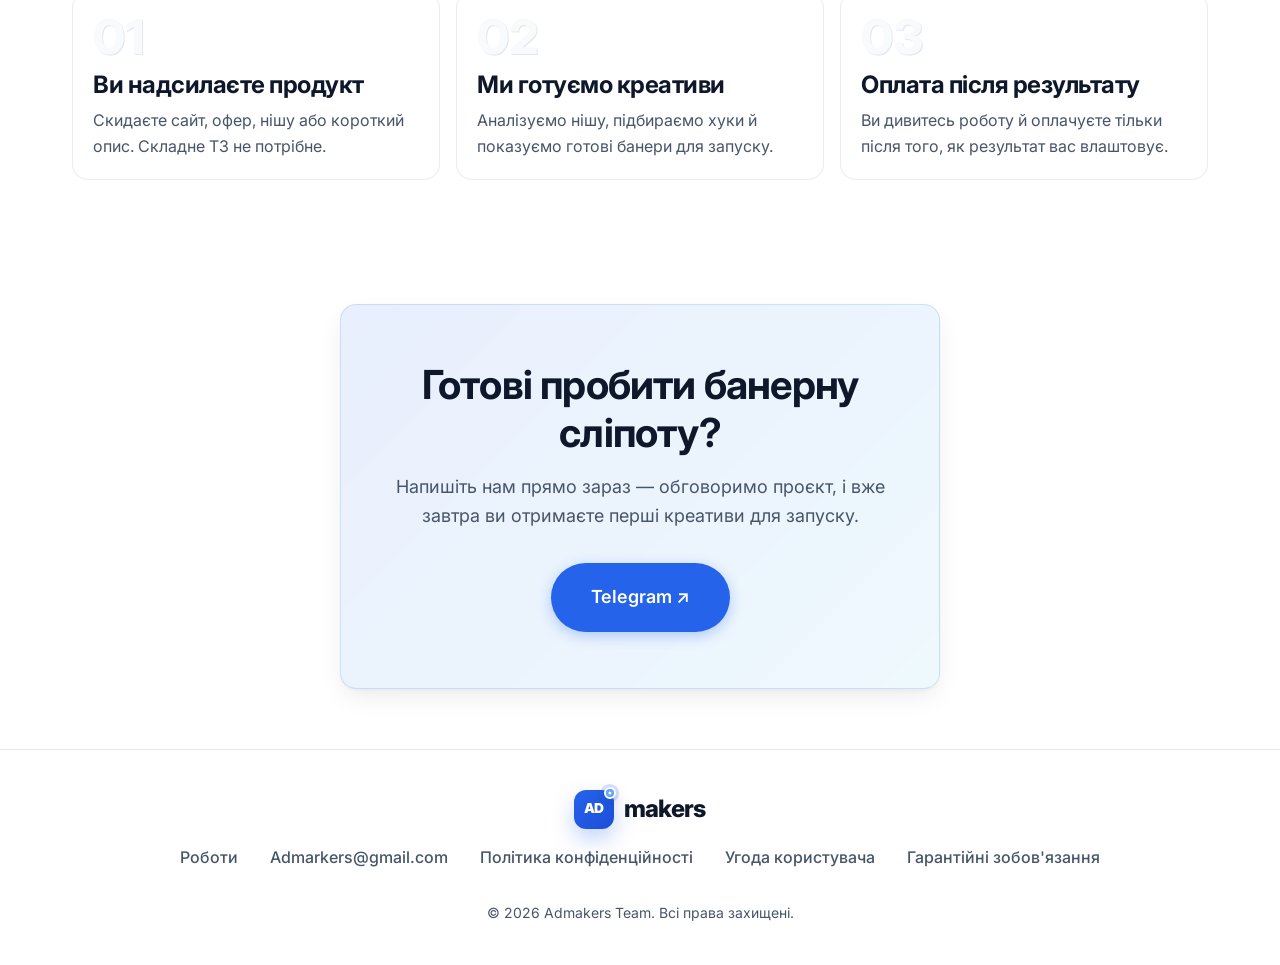
==== commit cd20ff2a: "33" ====
--- a/index.html
+++ b/index.html
@@ -12,6 +12,24 @@
     <link rel="preconnect" href="https://fonts.googleapis.com">
     <link rel="preconnect" href="https://fonts.gstatic.com" crossorigin>
     <link href="https://fonts.googleapis.com/css2?family=Inter:wght@300;400;500;600;700&display=swap" rel="stylesheet">
+    <!-- Meta Pixel Code -->
+    <script>
+        !function(f,b,e,v,n,t,s)
+        {if(f.fbq)return;n=f.fbq=function(){n.callMethod?
+        n.callMethod.apply(n,arguments):n.queue.push(arguments)};
+        if(!f._fbq)f._fbq=n;n.push=n;n.loaded=!0;n.version='2.0';
+        n.queue=[];t=b.createElement(e);t.async=!0;
+        t.src=v;s=b.getElementsByTagName(e)[0];
+        s.parentNode.insertBefore(t,s)}(window, document,'script',
+        'https://connect.facebook.net/en_US/fbevents.js');
+        fbq('init', '3668855663966648');
+        fbq('track', 'PageView');
+    </script>
+    <noscript>
+        <img height="1" width="1" style="display:none"
+            src="https://www.facebook.com/tr?id=3668855663966648&ev=PageView&noscript=1">
+    </noscript>
+    <!-- End Meta Pixel Code -->
 </head>
 <body>
 
@@ -343,7 +361,7 @@
             <h2 class="cta-title">Готові пробити банерну сліпоту?</h2>
             <p class="cta-text">Напишіть нам прямо зараз — обговоримо проєкт, і вже завтра ви отримаєте перші креативи для запуску.</p>
             <div class="cta-actions">
-                <a href="https://t.me/admakerslab" target="_blank" rel="noopener" class="btn btn-primary btn-large">Telegram ↗</a>
+                <a href="https://t.me/admakerslab" target="_blank" rel="noopener" class="btn btn-primary btn-large" data-lead-event="telegram">Telegram ↗</a>
             </div>
         </div>
     </section>
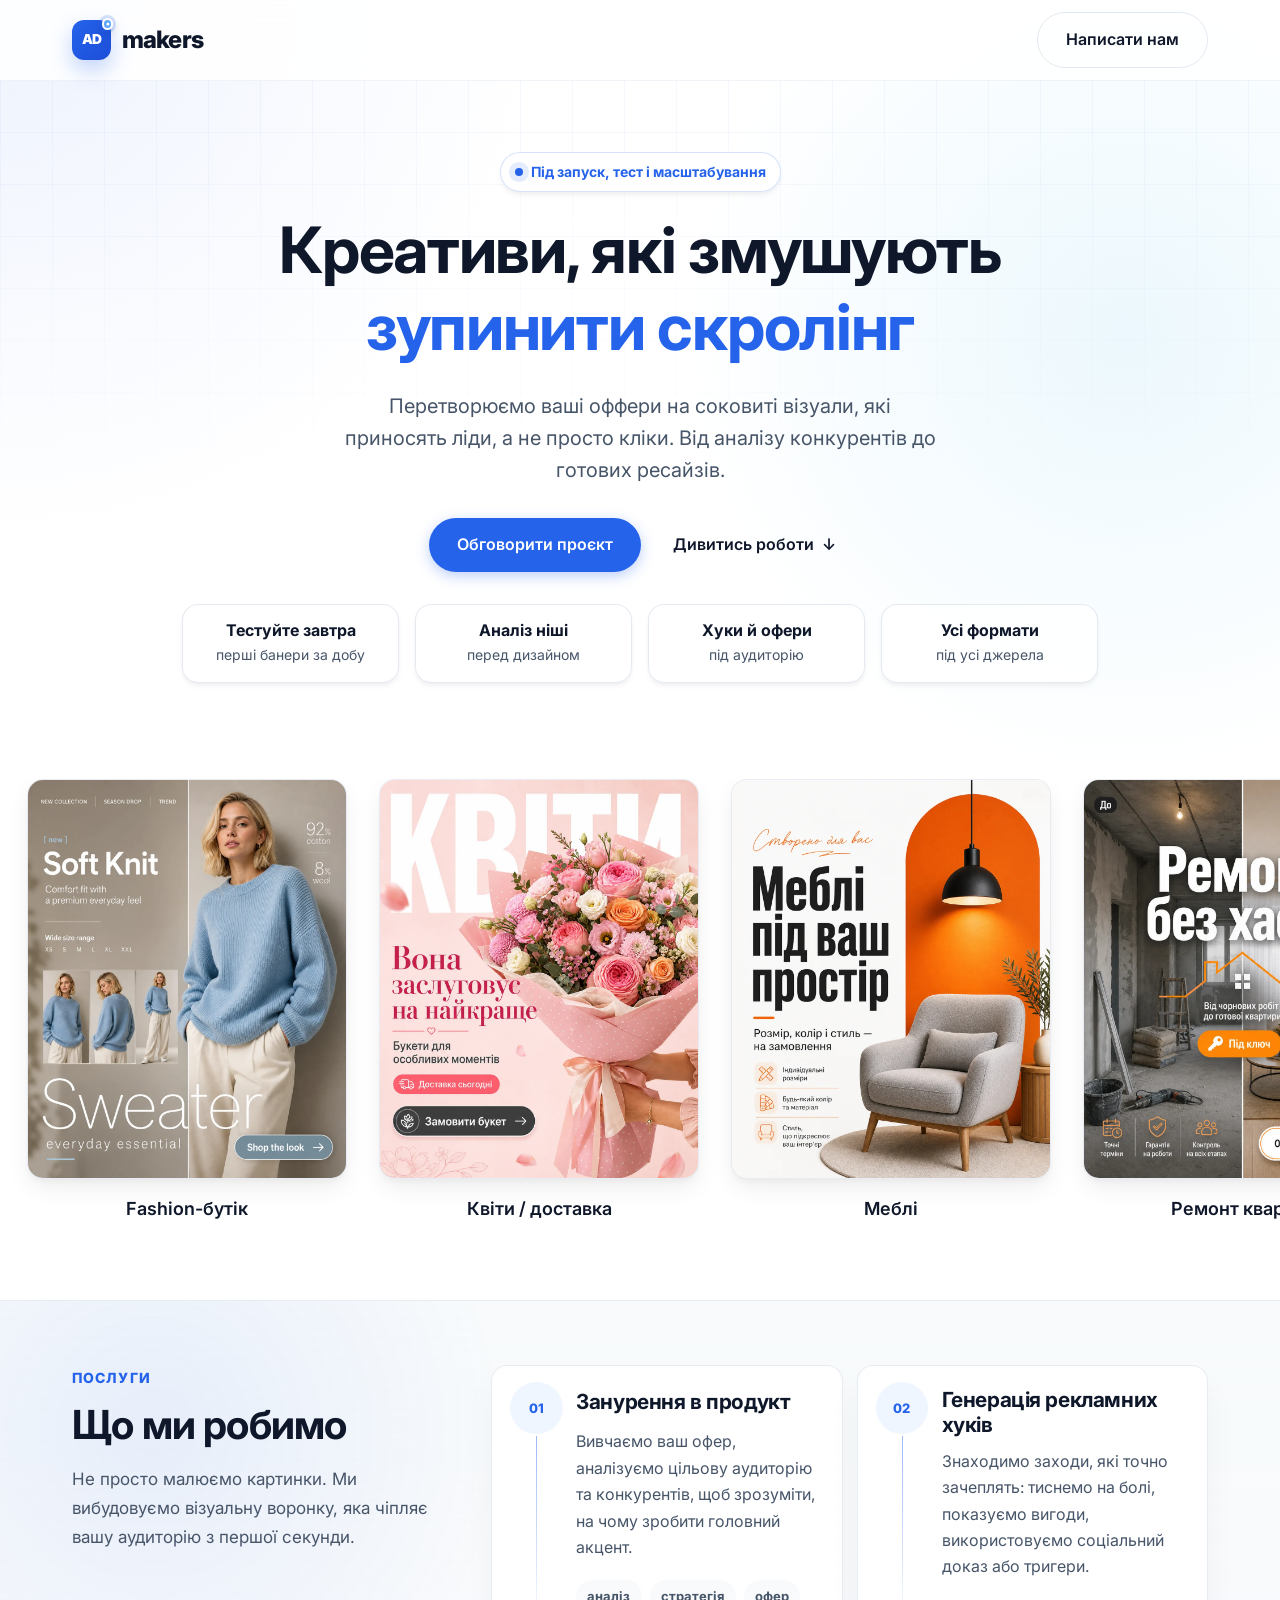
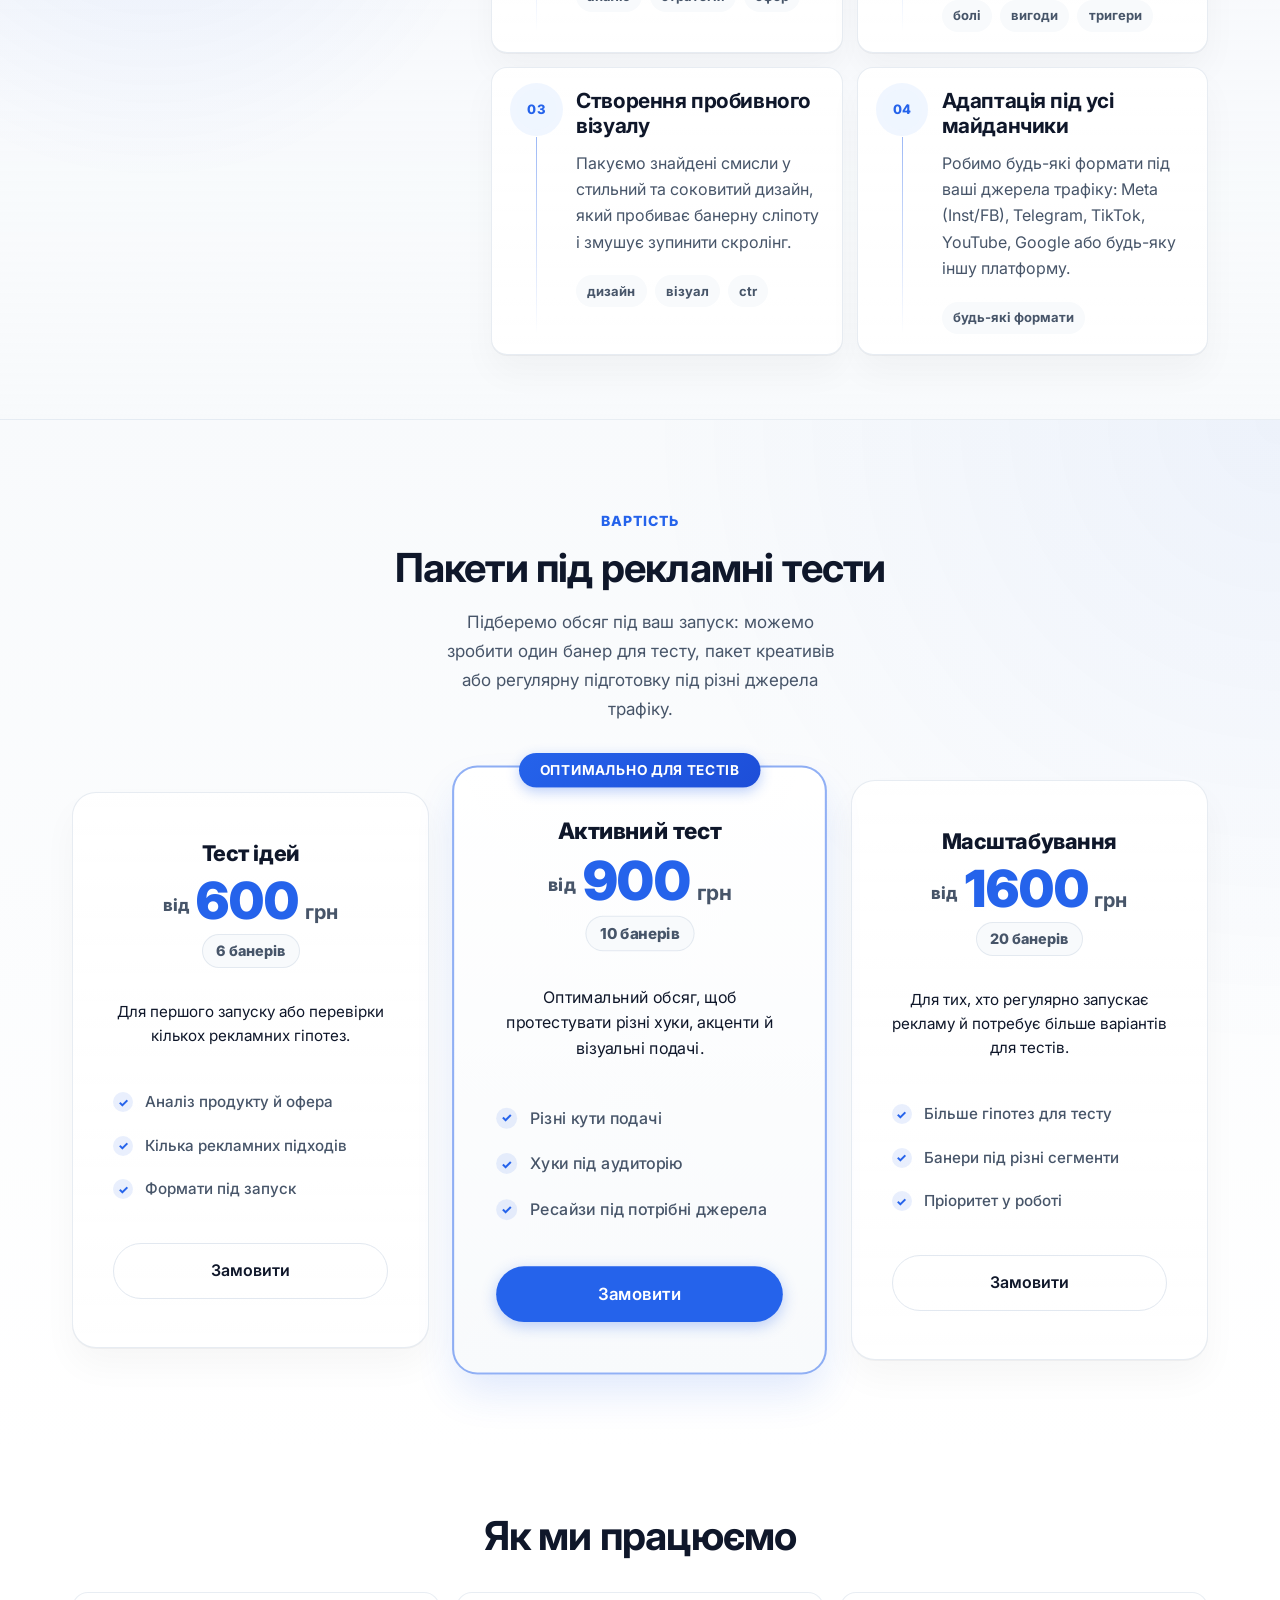
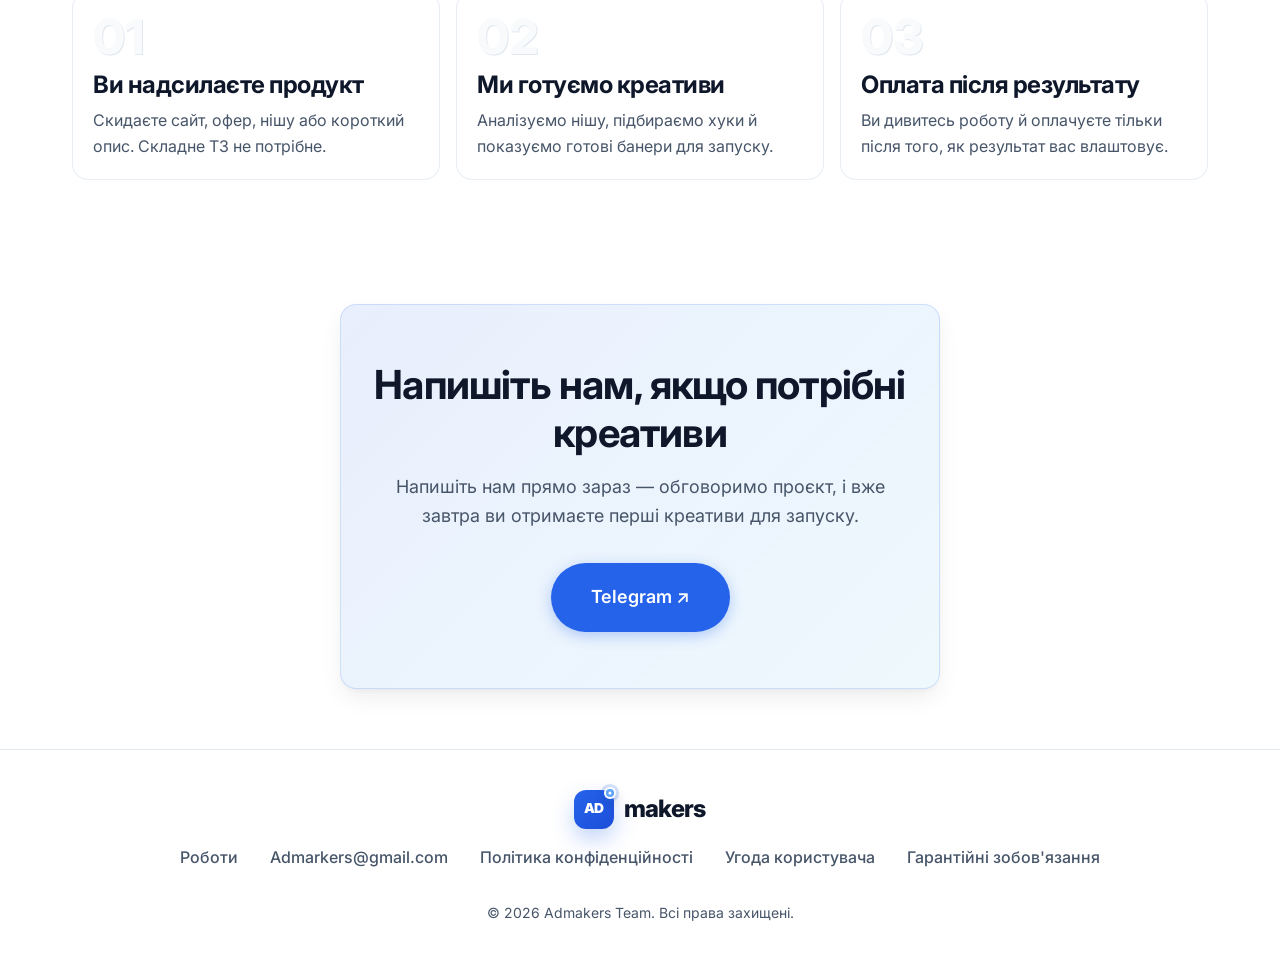
==== commit 24309fa2: "1" ====
--- a/index.html
+++ b/index.html
@@ -358,7 +358,7 @@
     <!-- CTA Section -->
     <section id="contact" class="cta-section fade-in">
         <div class="container cta-inner">
-            <h2 class="cta-title">Готові пробити банерну сліпоту?</h2>
+            <h2 class="cta-title">Напишіть нам, якщо потрібні креативи</h2>
             <p class="cta-text">Напишіть нам прямо зараз — обговоримо проєкт, і вже завтра ви отримаєте перші креативи для запуску.</p>
             <div class="cta-actions">
                 <a href="https://t.me/admakerslab" target="_blank" rel="noopener" class="btn btn-primary btn-large" data-lead-event="telegram">Telegram ↗</a>
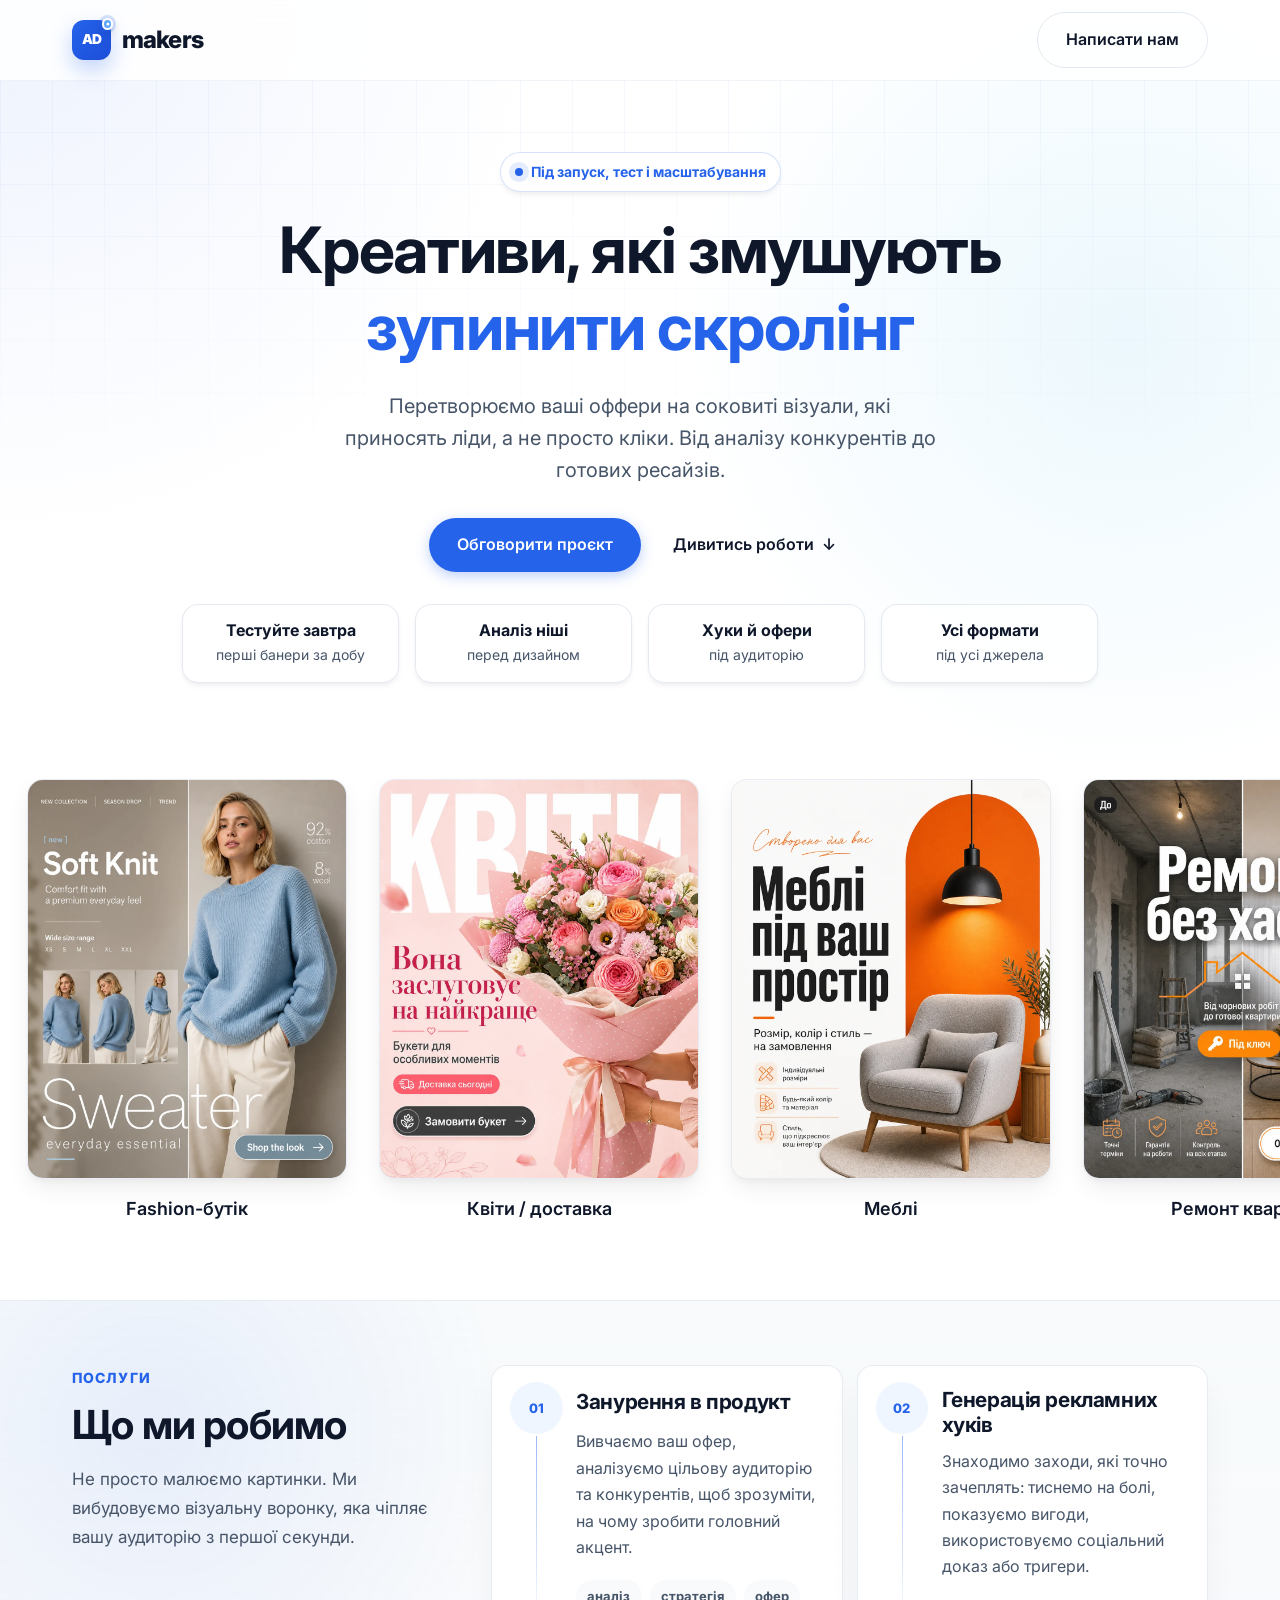
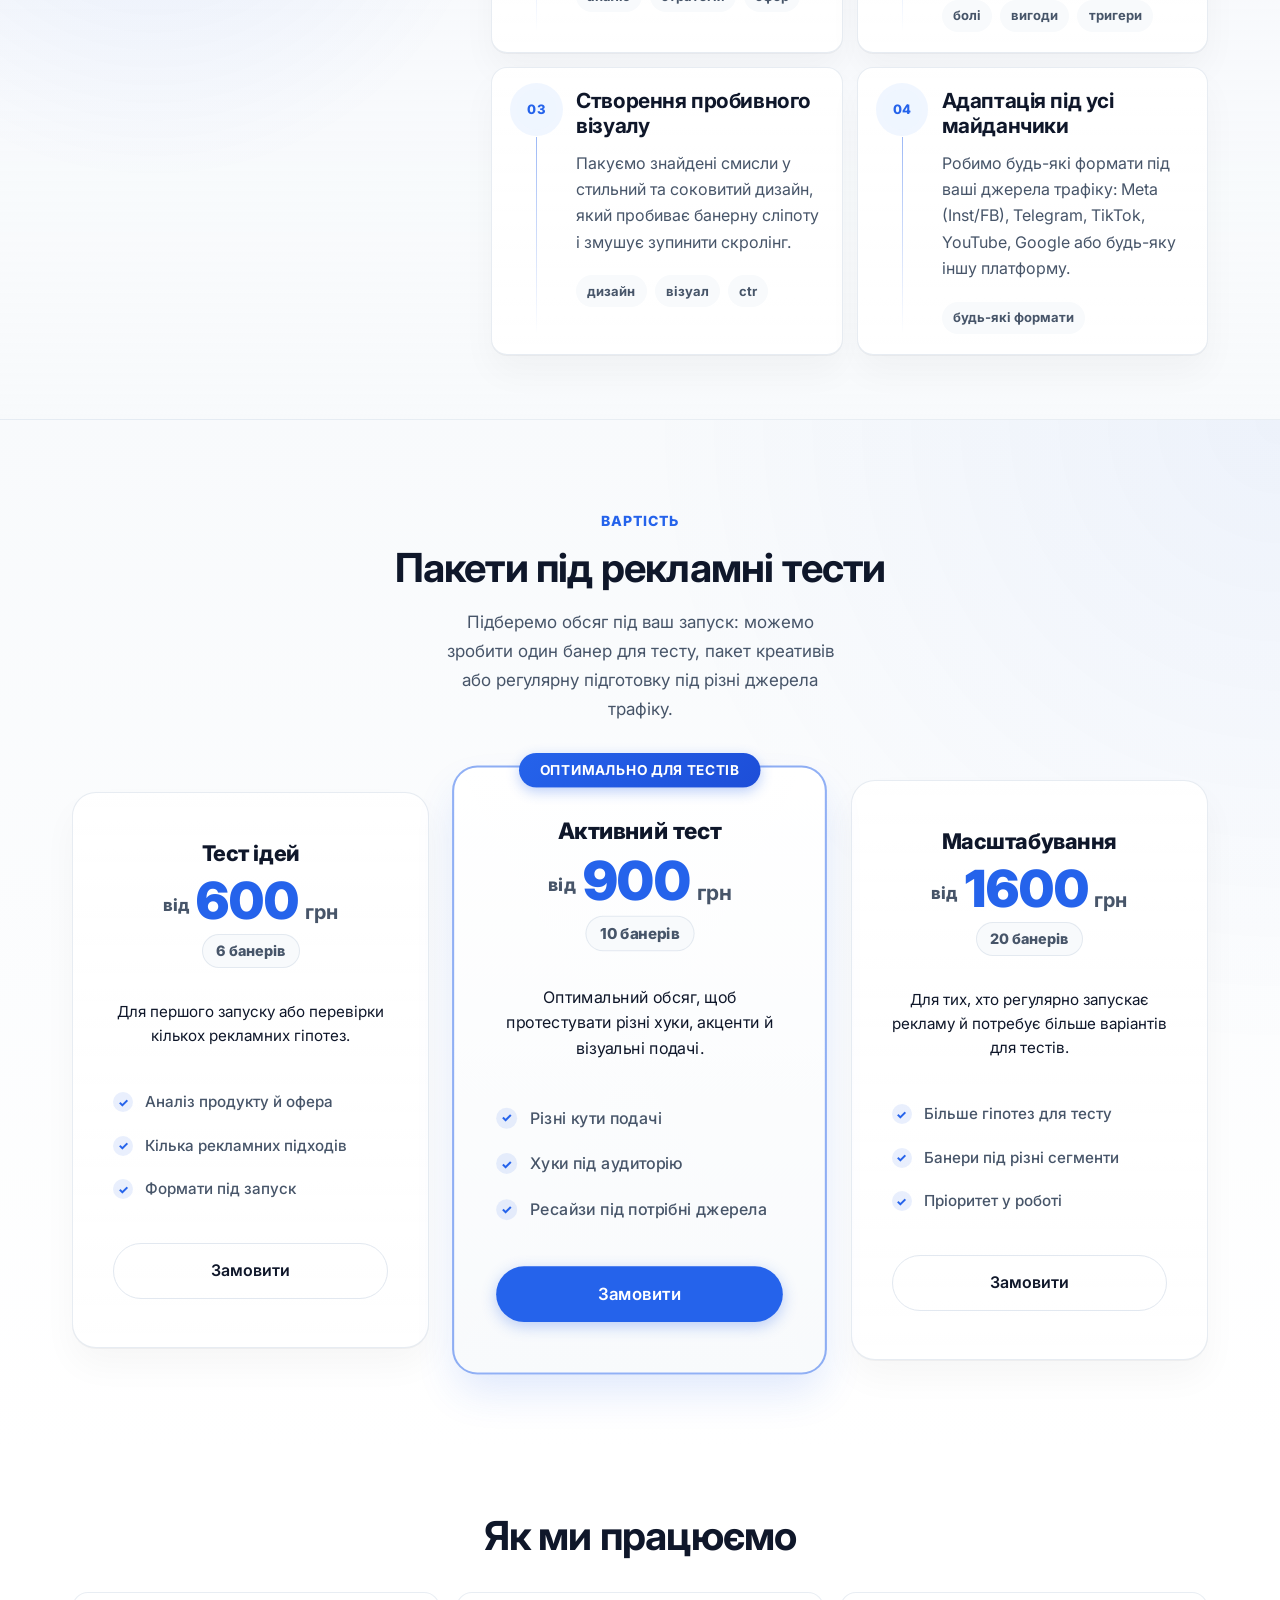
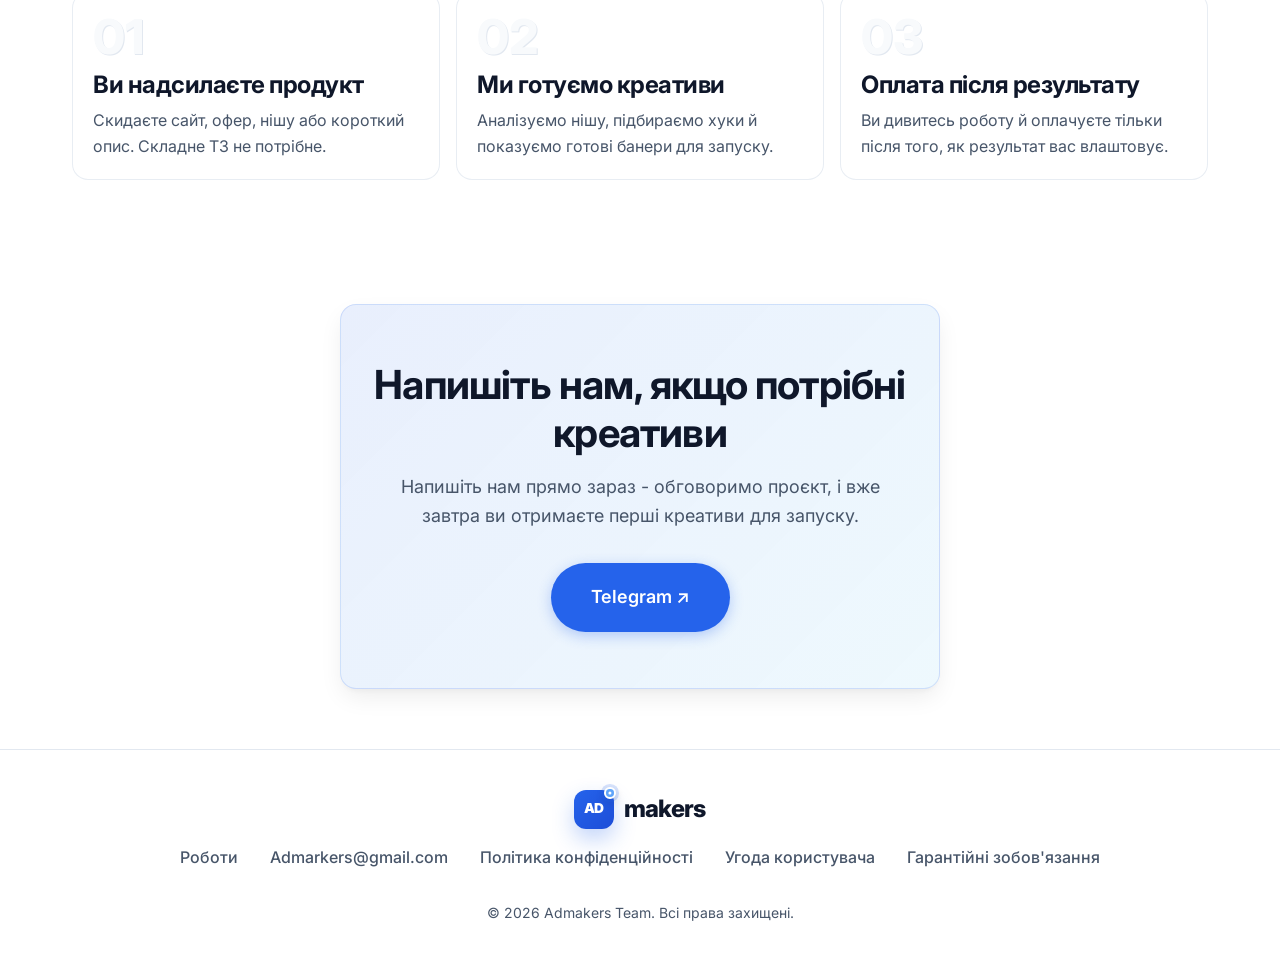
==== commit c6d3f3c4: "4" ====
--- a/index.html
+++ b/index.html
@@ -359,7 +359,7 @@
     <section id="contact" class="cta-section fade-in">
         <div class="container cta-inner">
             <h2 class="cta-title">Напишіть нам, якщо потрібні креативи</h2>
-            <p class="cta-text">Напишіть нам прямо зараз — обговоримо проєкт, і вже завтра ви отримаєте перші креативи для запуску.</p>
+            <p class="cta-text">Напишіть нам прямо зараз - обговоримо проєкт, і вже завтра ви отримаєте перші креативи для запуску.</p>
             <div class="cta-actions">
                 <a href="https://t.me/admakerslab" target="_blank" rel="noopener" class="btn btn-primary btn-large" data-lead-event="telegram">Telegram ↗</a>
             </div>
